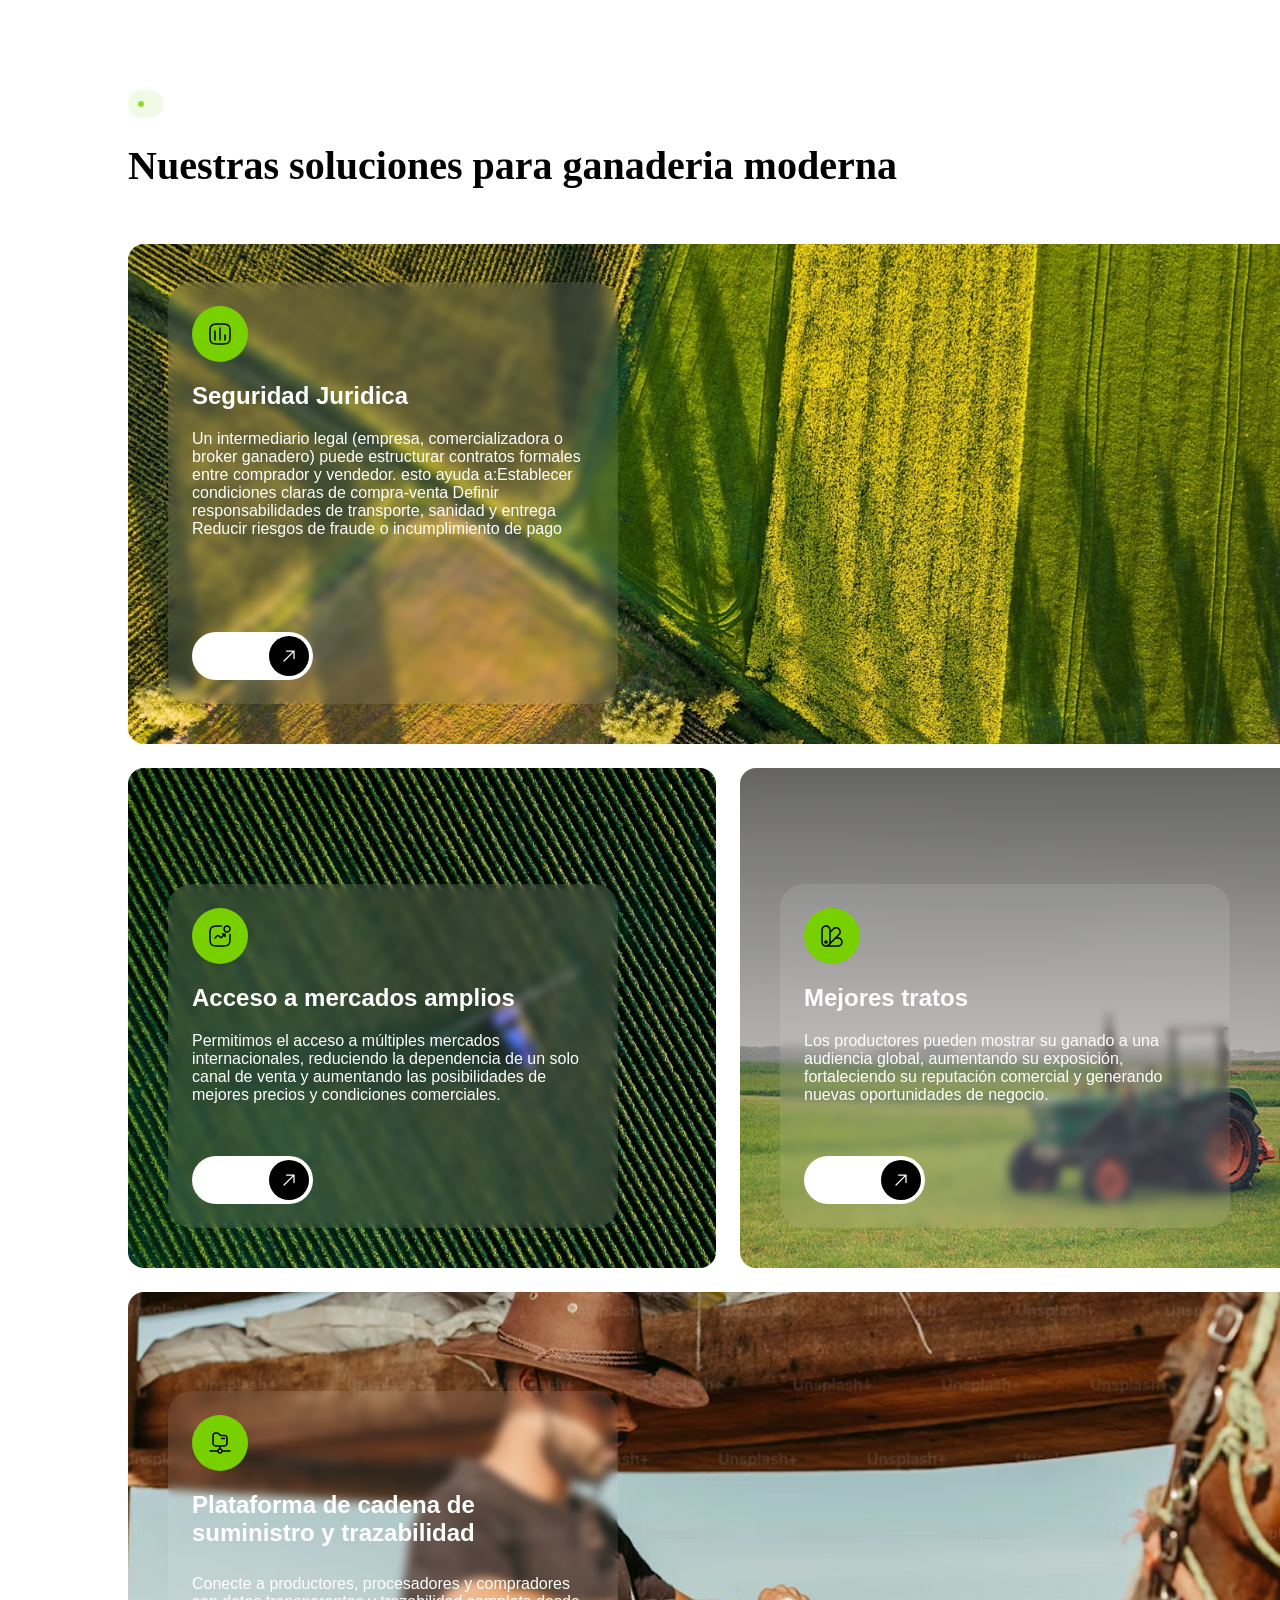
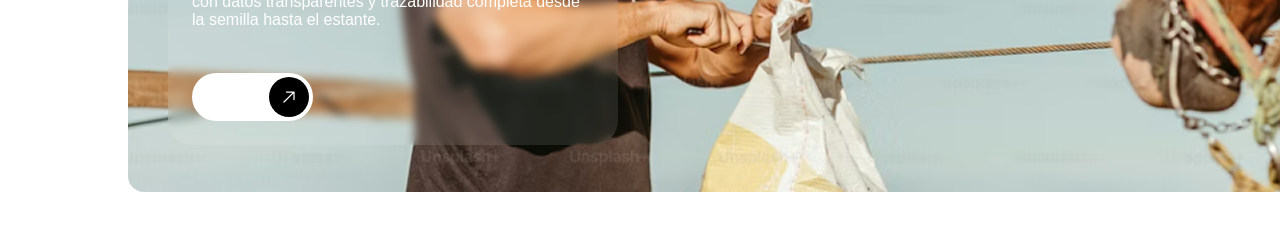
==== index2.html @ 356be74e "home seccion 2" ====
<!doctype html>
<html lang="es">
  <head>
    <meta charset="UTF-8" />
    <meta name="viewport" content="width=device-width, initial-scale=1.0" />
    <title>GanaderiaD</title>
    <link rel="stylesheet" href="Styles.css" />
  </head>

  <body>
    <div class="container">
        <div class="service">
            <div class="service-icono">
            <img src="IMG/Desktop/Dot.svg" alt="icono de servicio" class="img-service"/>
            </div>
            <h2 class="servicetexto">Nuestras soluciones para ganaderia moderna</h2>
        </div>
  

        <div class="shadow-1">
            <div class="card-1">
                <div class="card-icono-1">
                     <img src="IMG/Desktop 3/Outline/Business, Statistic/Chart Square.svg" alt="" class="card-icono" /> 
                </div>
        
                <h4 >Seguridad Juridica</h4>
                <p class="texto-card-1">
                    Un intermediario legal (empresa, comercializadora o broker ganadero)
                     puede estructurar contratos formales entre comprador y vendedor. esto
                     ayuda a:Establecer condiciones claras de compra-venta Definir
                     responsabilidades de transporte, sanidad y entrega Reducir riesgos de
                     fraude o incumplimiento de pago
                 </p>
                <button class="boton-shadow">
                <div class="Fondo-boton">
                    <img src="IMG/Desktop 4/Outline/Arrows/Arrow Right Up.svg" alt="" class="img-boton"/>
                </div>
                </button>
            </div>
        </div>



    <div class="principal">
        <div class="shadow-2" style="background-image: url(IMG/Shadow-2/Shadow-2.png)">
            <div class="card-2"> 
                <div class="card-icono-1">
                    <img src="IMG/Shadow-2/Graph New Up.svg" alt="" class="card-icono"/>
                </div>
      
                 <h4>Acceso a mercados amplios</h4>
                <p class="texto-card-2">
                     Permitimos el acceso a múltiples mercados internacionales, reduciendo la
                     dependencia de un solo canal de venta y aumentando las posibilidades de
                    mejores precios y condiciones comerciales.
               </p>
                 <button class="boton-shadow">
                    <div class="Fondo-boton">
                        <img src="IMG/Desktop 4/Outline/Arrows/Arrow Right Up.svg" alt="" class="img-boton"/>
                    </div>
                </button>
            </div>
        </div>
    
        <div class="shadow-3" style="background-image:linear-gradient(rgba(0, 0, 0, 0.6), rgba(0, 0, 0, 0)), url(IMG/Shadow-3/Shadow-3.png)">
            <div class="card-2">
              <div class="card-icono-1">
                    <img src="IMG/Shadow-3/Palette Round.svg" alt="" class="card-icono"/>
             </div>
      
               <h4>Mejores tratos</h4>
             <p class="texto-card-2">
                Los productores pueden mostrar su ganado a una audiencia global,
                aumentando su exposición, fortaleciendo su reputación comercial y
                generando nuevas oportunidades de negocio.
             </p>
      
            <button class="boton-shadow">
                <div class="Fondo-boton">
                     <img src="IMG/Desktop 4/Outline/Arrows/Arrow Right Up.svg" alt="" class="img-boton"/>
                </div>
            </button>   
            </div>
        </div>
    </div>  

    
        <div class="shadow-4" style="background-image: url(IMG/Shadow-4/image\ 41.png)">
            <div class="card-4">
                <div class="card-icono-1"> 
                    <img src="IMG/Shadow-4/Folder Path Connect.svg" alt="" class="card-icono"/>
                </div>

                <h4 class="titulo-card-4">Plataforma de cadena de suministro y trazabilidad</h4>

                <p class="texto-card-4">
                    Conecte a productores, procesadores y compradores con datos
                    transparentes y trazabilidad completa desde la semilla hasta el estante.
                </p>
                <button class="boton-shadow">
                    <div class="Fondo-boton">
                        <img src="IMG/Desktop 4/Outline/Arrows/Arrow Right Up.svg" alt="" class="img-boton"/>
                    </div>
                </button>
            </div>
        </div>
        
    
</div>    
  </body>
</html>
---- Styles.css ----
.container {
    width: 1200px;
    margin: 10px 120px;
    overflow: hidden;
}
.service {
    border-radius: 16px;
}

.service-icono {
    margin: 79.999px 1165px 24px 0px;
    height: 28px;
    width: 35px;
    border-radius: 16px;
    background-color: rgba(120, 208, 0, 0.1);
    
}

.img-service {
    margin: 11px 19px 11px 10px;
    width: 6px;
    height: 6px;
    
}

.servicetexto {
    margin: 0px 19px 54px 0px;
    width: 1200px;
    height: 48px;
    font-size: 40px;
}

.card-1{
    margin: 37.999px 710px 40px 40px;
    border-radius: 24px;
    width: 450px;
    height: 422px;
    background-color: rgba(255, 255, 255, 0.1);
    backdrop-filter: blur(5px);
    -webkit-backdrop-filter: blur(7px);
    overflow: hidden;
}


.shadow-1 {
    border-radius: 16px;
    width: 100%;
    height: 500px;
    background-image: url('IMG/Shadow-1/Shadow-1.png');
    background-size: cover;
    overflow: hidden;
}

.card-icono{
    margin: 16px 16px;
    width: 24px;
    height: 24px;
}

.card-icono-1{
    margin: 24px 370px 20px 24px; 
    width: 56px;
    height: 56px;
    background-color: rgba(120, 208, 0, 1);
    border-radius: 100px;
}

h4 {
    margin: 0px 24px 12px ;
    width: 402px;
    height: 36px;
    font-size: 24px;
    font-family: "afacad", sans-serif;
    color: rgba(255, 255, 255, 1);
}

.texto-card-1{
    margin: 0px 24px 20px 24px;
    width: 402px;
    height: 182px;
    font-size: 16px;
    font-family: "ABeeZee", sans-serif;
    color: rgb(255, 255, 255);
} 

.texto-card-2{
    margin: 0px 24px 20px 24px;
width: 402px;
height: 104px;
font-size: 16px;
font-family: "ABeeZee", sans-serif;
color: rgb(255, 255, 255);
}


.boton-shadow {
    margin: 0px 24px 24px 24px;
    width: 121px;
    height: 48px;
    border-radius: 100px;
    background-color: rgba(255, 255, 255, 1);
    padding: 0px;
    cursor: pointer;
    border: none;
    overflow: hidden;
    
}

.img-boton{
    width: 20px;
    height: 20px;
    margin: 10px 10px 10px 10px;
}

.Fondo-boton{
    width: 40px;
    height: 40px;
    background-color: rgba(0, 0, 0, 1);
    border-radius: 1000px;
    margin-left: 77px;
  
}

.card-2 {
    margin: 116px 9.99px 40px 40px;
    border-radius: 24px;
    width: 450px;
    height: 344px;
    background-color: rgba(255, 255, 255, 0.1);
    backdrop-filter: blur(5px);
    overflow: hidden;
    
}

.shadow-2 {
    margin: 24px 24px 24px 0px;
    border-radius: 16px;
    width: 588px;
    height: 500px;
    background-size: cover;
    display: flex;
    overflow: hidden;
}

.shadow-3 {
    margin: 24px 0px 24px 0px;
    border-radius: 16px;
    width: 588px;
    height: 500px;
    background-size: cover;
    display: flex;
}

.principal{
    display: flex;
    flex-direction: row;
    width: 1200px;
    height: 547.99px;

    
}

.shadow-4 {
    Margin: 0px 0px 50px 0px;
    border-radius: 16px;
    width: 100%;
    height: 500px;
    background-size: cover;
    overflow: hidden;
}

.card-4{
     margin: 99px 710px 47px 40px;
 border-radius: 24px;
 width: 450px;
 height: 354px;
 background-color: rgba(255, 255, 255, 0.1);
 backdrop-filter: blur(5px);
 -webkit-backdrop-filter: blur(7px);
 overflow: hidden;
}

.titulo-card-4{
    margin: 0px 24px 12px ;
    width: 402px;
    height: 72px;
    font-size: 24px;
    font-family: "afacad", sans-serif;
    color: rgba(255, 255, 255, 1);
}

.texto-card-4{
    margin: 0px 24px 20px 24px;
    width: 402px;
    height: 78px;
    font-size: 16px;
    font-family: "ABeeZee", sans-serif;
    color: rgb(255, 255, 255);
}
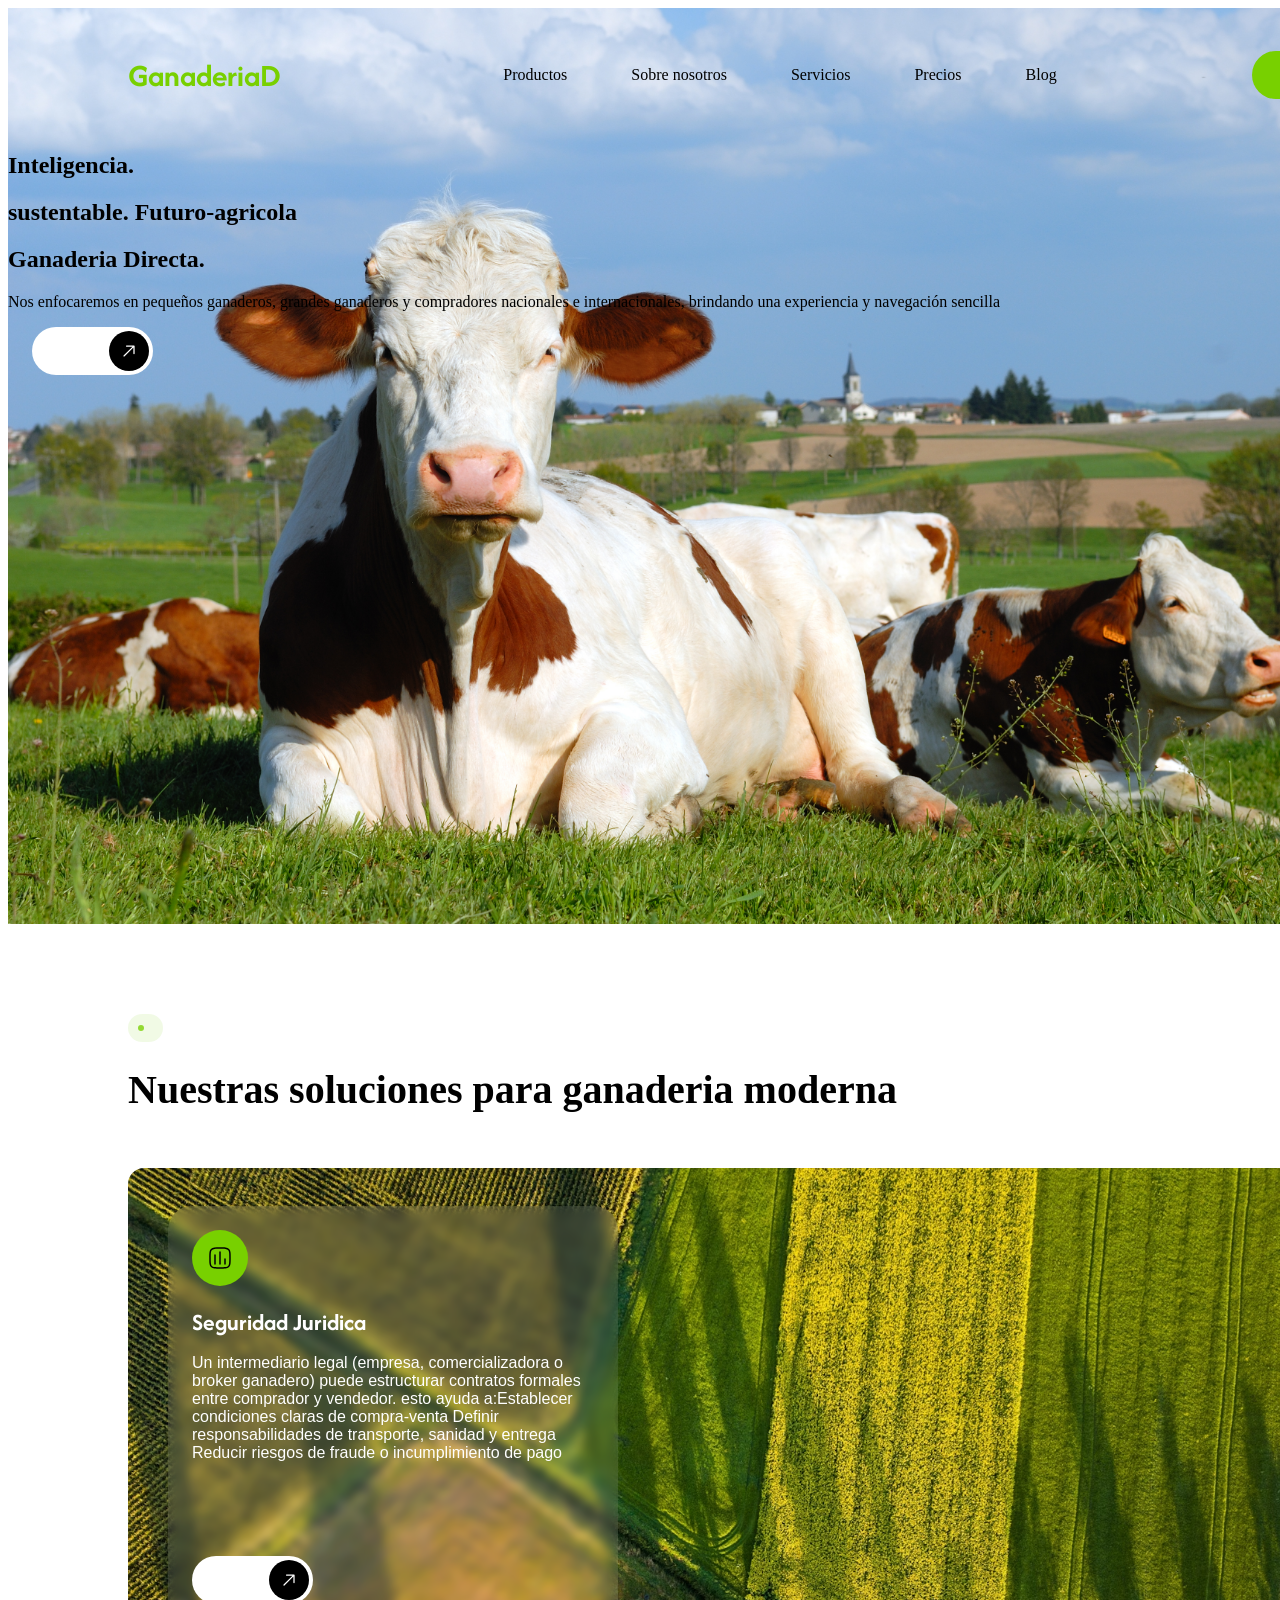
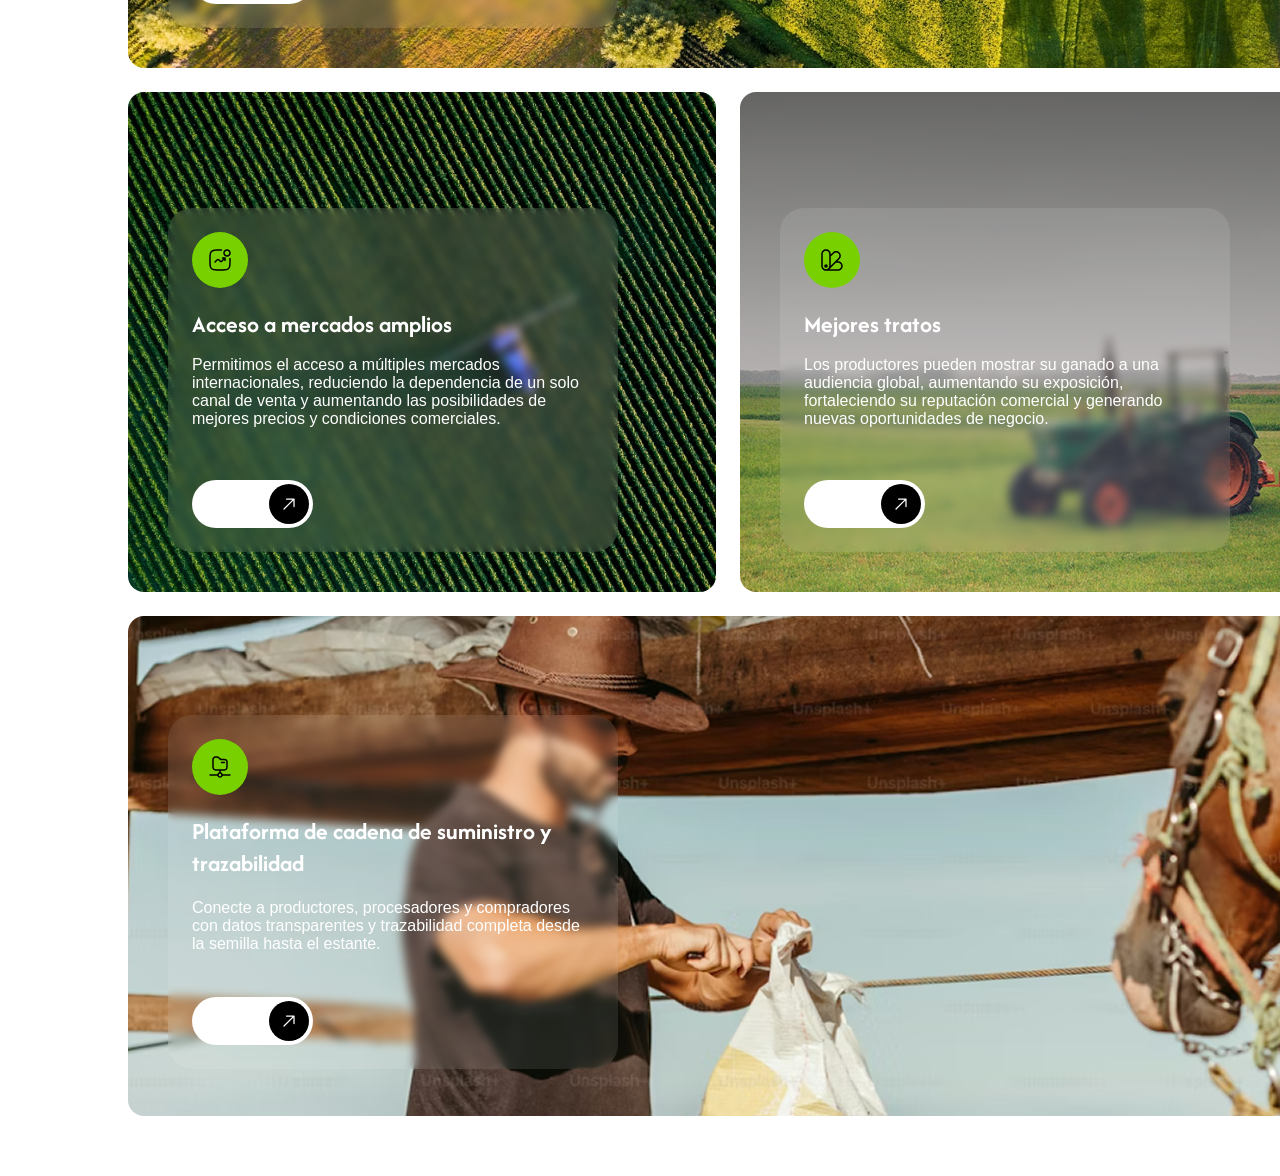
==== commit 799d6500: "Avance 2" ====
--- a/index2.html
+++ b/index2.html
@@ -5,9 +5,58 @@
     <meta name="viewport" content="width=device-width, initial-scale=1.0" />
     <title>GanaderiaD</title>
     <link rel="stylesheet" href="Styles.css" />
-  </head>
+    <link href="https://fonts.googleapis.com/css2?family=Afacad:ital,wght@0,400..700;1,400..700&display=swap" rel="stylesheet">
 
-  <body>
+  </head>   
+
+    <header>
+        <section class="ContainerGrande" style="background-image: url(IMG/background-1/baa8908d6c239c08f675fc9fee75833799d4e3b0.jpg) ;">
+            <section>
+                <Div class="container_0">
+                    <div class="Logo">
+                        <h3>GanaderiaD</h3>
+                        <img src="" alt="">
+                    </div>
+                    <nav >
+                        <ul class="menuNav">
+                            <li a="">Productos</li>
+                            <li a="">Sobre nosotros</li>
+                            <li a="">Servicios</li>
+                            <li a="">Precios</li>
+                            <li a="">Blog</li>
+                        </ul>
+                    </nav>
+                        <button class="Boton_header">
+                            <div class="fondo-boton-header">
+                                <img src="IMG/background-1/Arrow Right Up.svg" class="img-boton-header"/>
+                            </div>    
+                        </button>
+                </div>    
+            </section>
+                <div class="container_1">
+
+                        <h1>
+                            Inteligencia.  
+                        </h1>
+                        <h1>
+                            sustentable. Futuro-agricola
+                        </h1>
+                        <h1>
+                           Ganaderia Directa. 
+                        </h1>
+                        <p>
+                            Nos enfocaremos en pequeños ganaderos, grandes ganaderos y compradores nacionales e internacionales, brindando una experiencia y navegación sencilla
+                        </p>
+                        <button class="boton-shadow">
+                            <div class="Fondo-boton">
+                                <img src="IMG/Desktop 4/Outline/Arrows/Arrow Right Up.svg" alt="" class="img-boton"/>
+                            </div>
+                        </button>
+                        </div>
+        </section>     
+    </header>
+
+  <body>       
     <div class="container">
         <div class="service">
             <div class="service-icono">
@@ -106,6 +155,6 @@
         </div>
         
     
-</div>    
+    </div>    
   </body>
 </html>
--- a/Styles.css
+++ b/Styles.css
@@ -4,6 +4,14 @@
     margin: 10px 120px;
     overflow: hidden;
 }
+
+.container_0 { 
+    width: 1200px;
+    margin: 10px 120px;
+    overflow: hidden;
+    display: flex;
+}
+
 .service {
     border-radius: 16px;
 }
@@ -199,4 +207,72 @@
     color: rgb(255, 255, 255);
 }
  
-
+.ContainerGrande {
+    height: 916px;
+    width: 1440px;
+    overflow: hidden;
+    background-size: cover;
+    background-position: center;
+    
+}
+
+.MenuNavegacion {
+    display:inline-block;
+    flex-direction: row;
+
+}
+
+.container_0{
+    flex-direction: row;
+    align-content: normal;
+    justify-content: space-between;
+    align-items: center;
+}
+.container_0 h3{
+    font-size: 32px;
+}
+
+.menuNav{
+    display: flex;
+    list-style: none;
+}
+
+.menuNav li{
+    margin: 32px;
+    font-size: 16px;
+}
+
+.Logo{
+    color: rgba(120, 208, 0, 1);
+    font-family: "Afacad", sans-serif;
+    width: 140px;
+    height: 45px;
+    display: flex;
+    align-items: center;
+}
+
+.Boton_header{
+    width: 76px;
+    height: 47.99px;
+    border-radius: 1000px;
+    background-color: rgba(120, 208, 0, 1);
+    border: none;
+    padding: 0px;
+    overflow: hidden;
+   
+}
+
+.fondo-boton-header{
+    background-color: white;
+    border-radius: 1000px;
+    height: 40PX;
+    width: 40PX;
+    margin-left: 32px;
+}
+
+.img-boton-header {
+   height: 20PX;
+    width: 20PX;
+    margin: 12px;
+    
+}
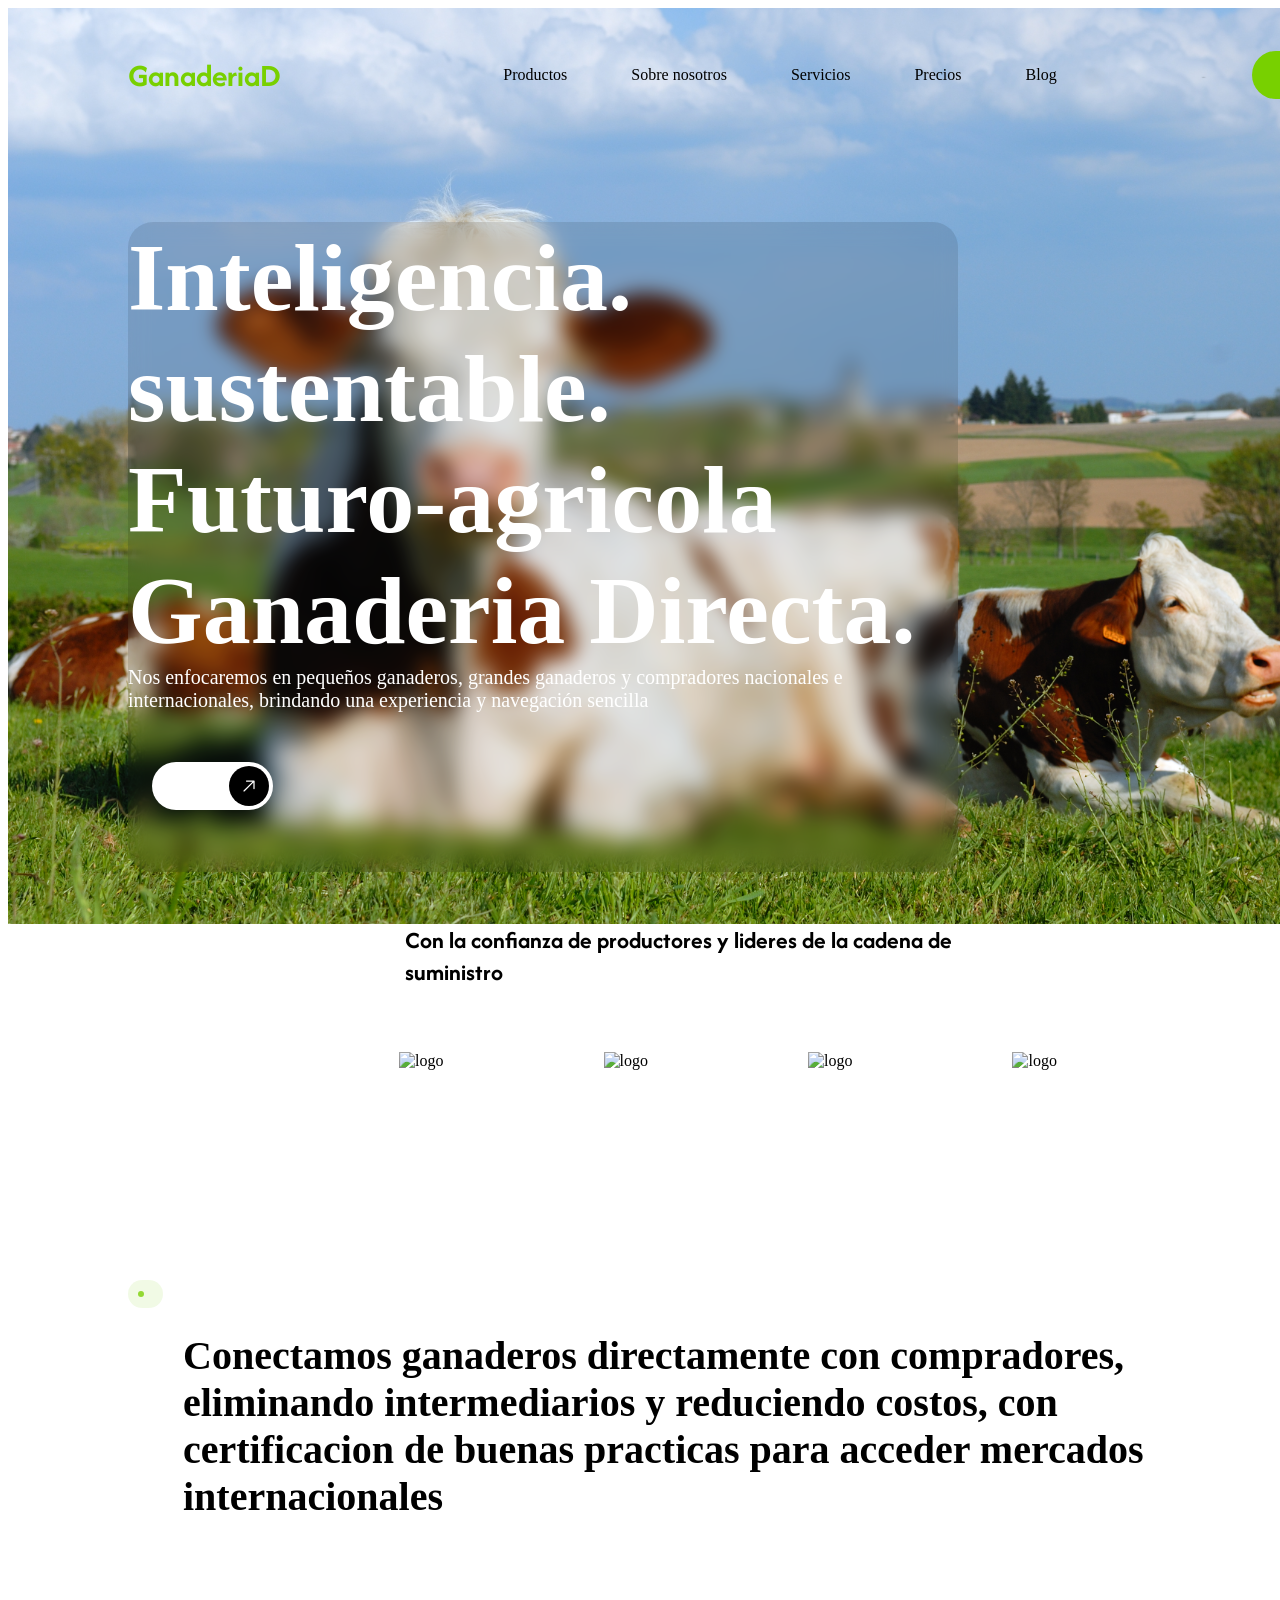
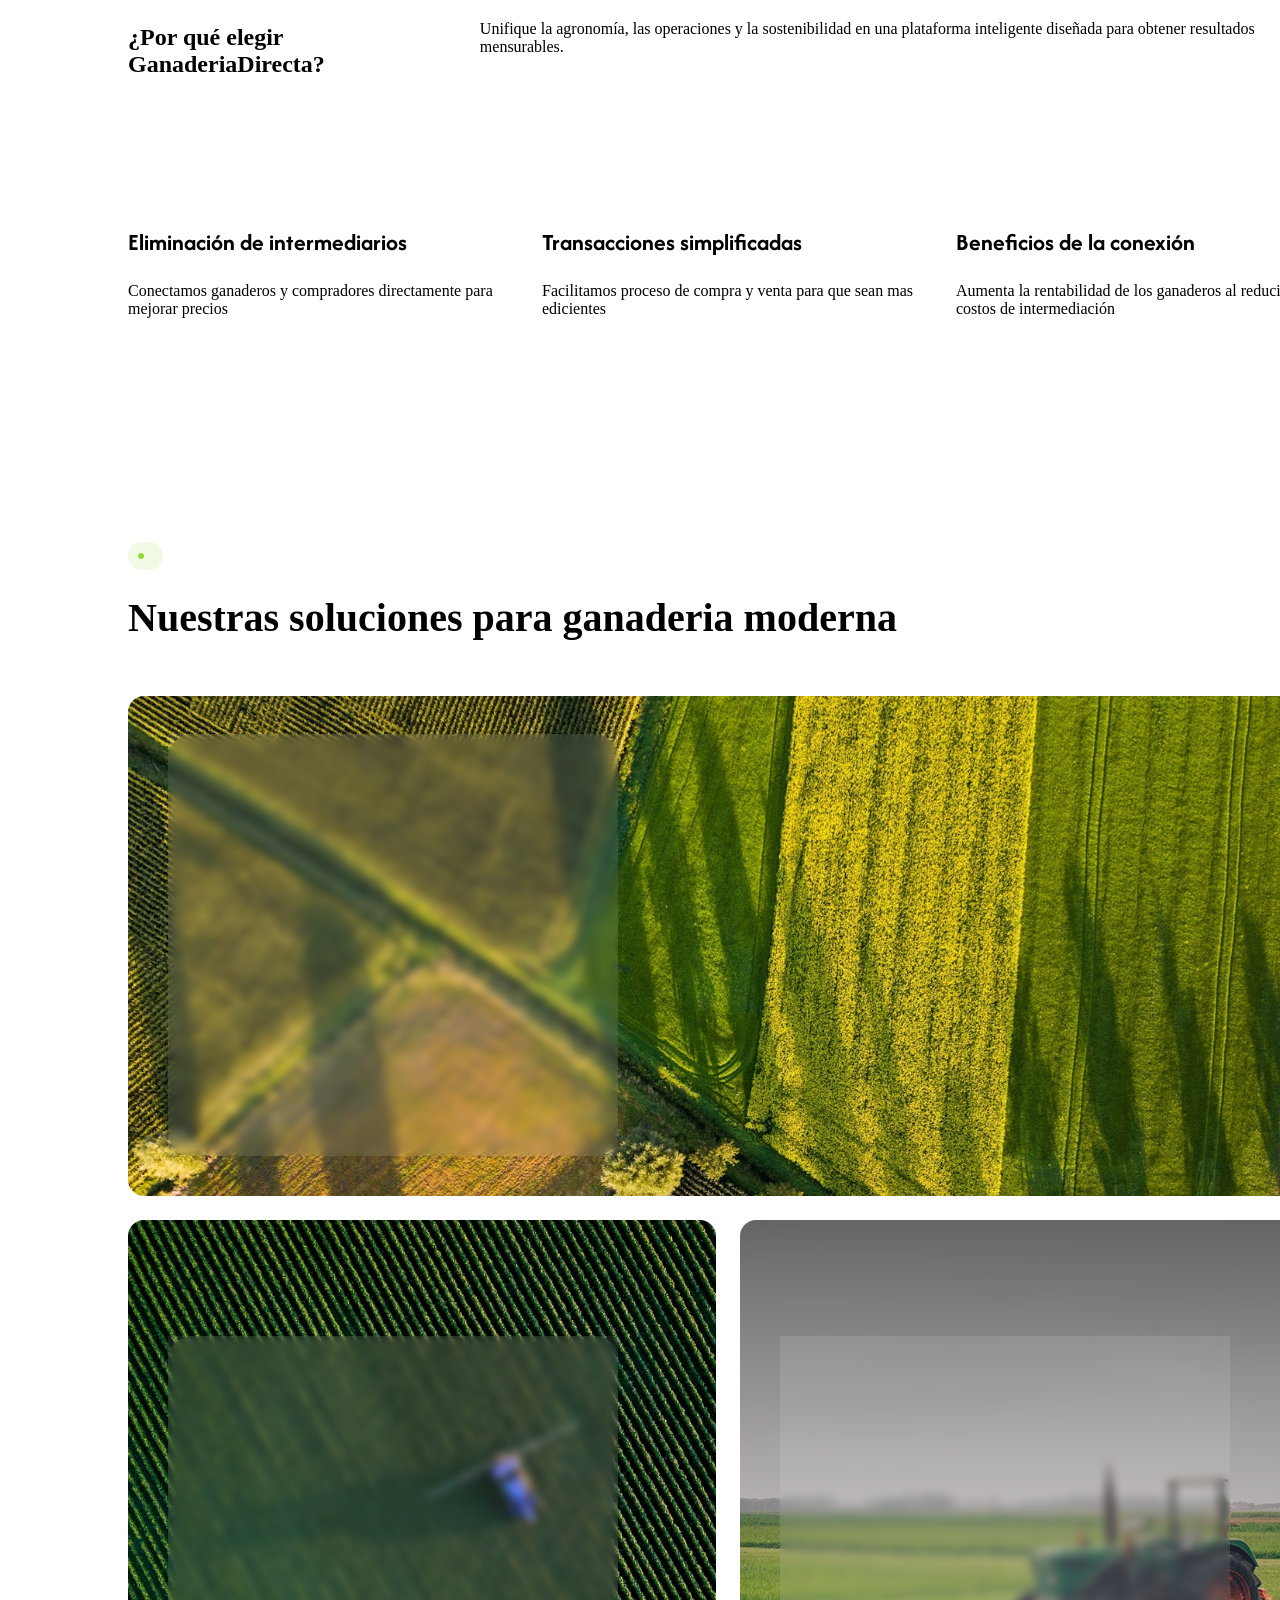
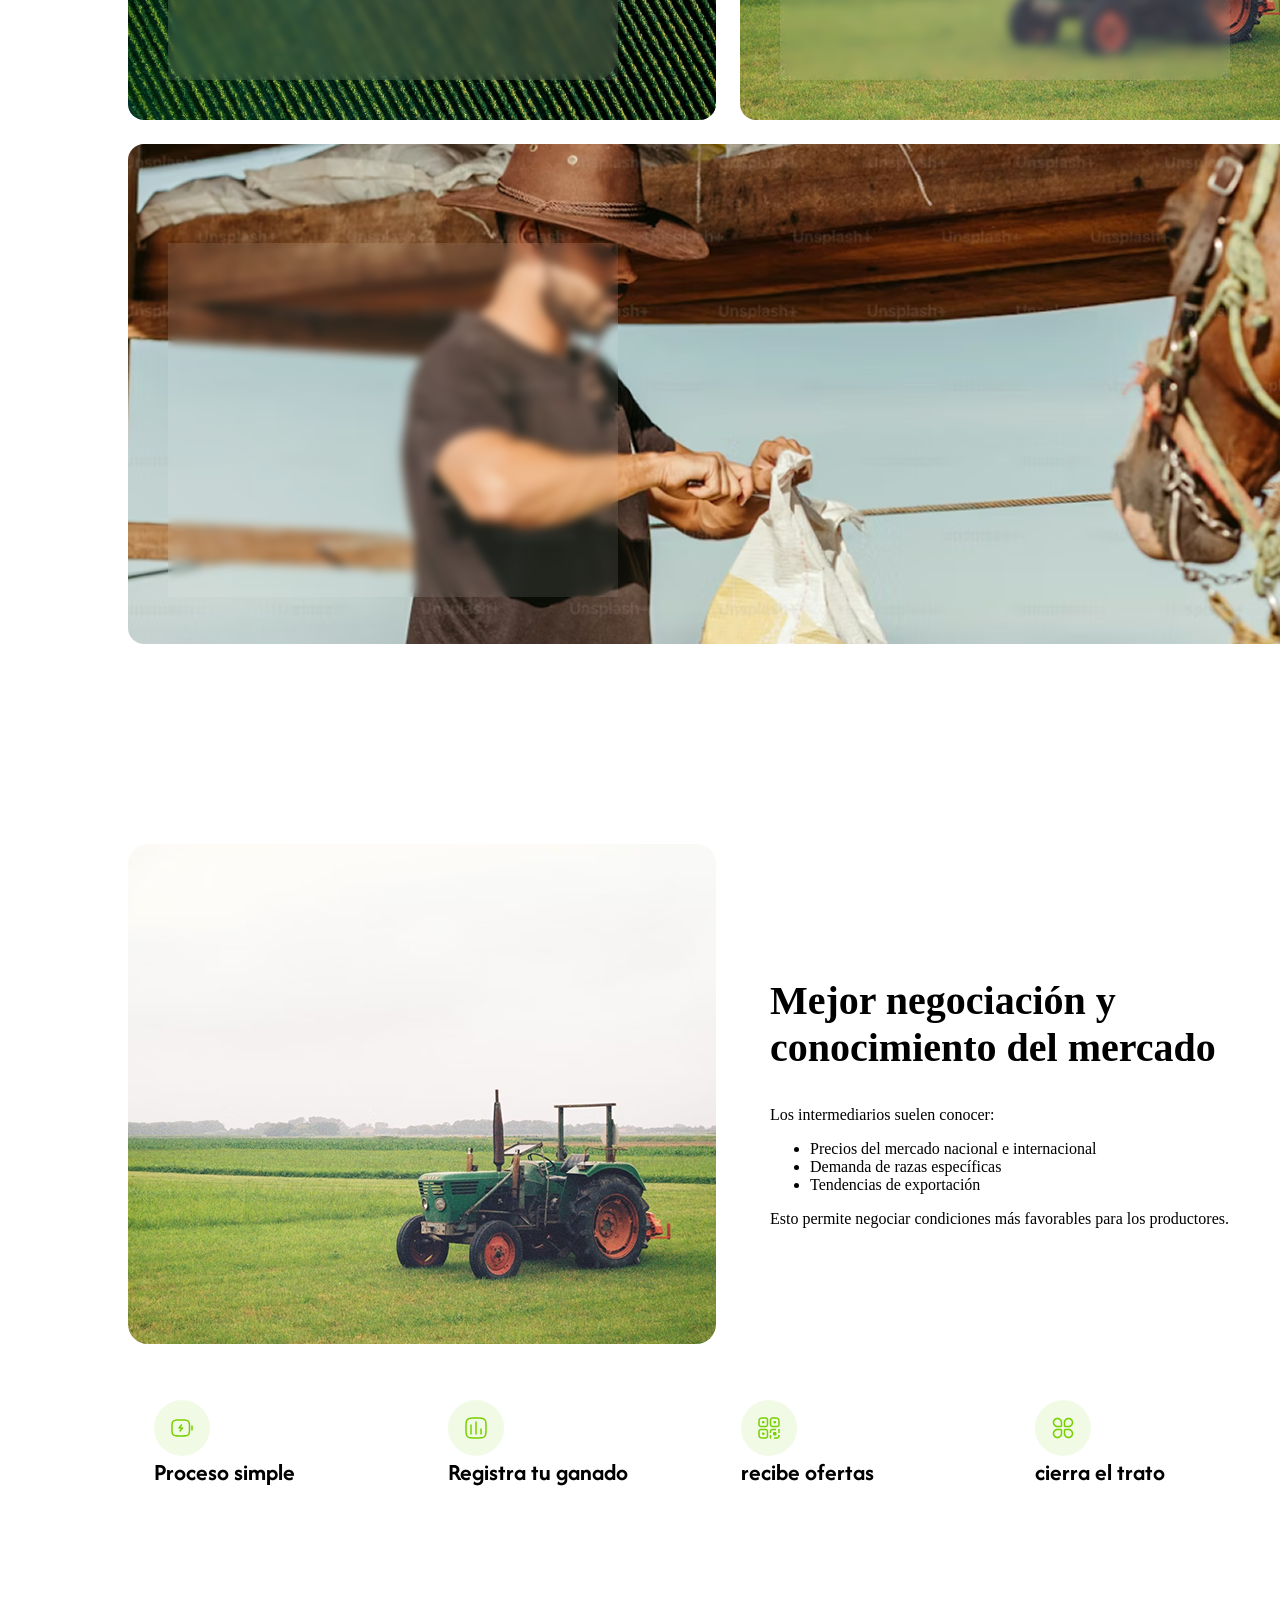
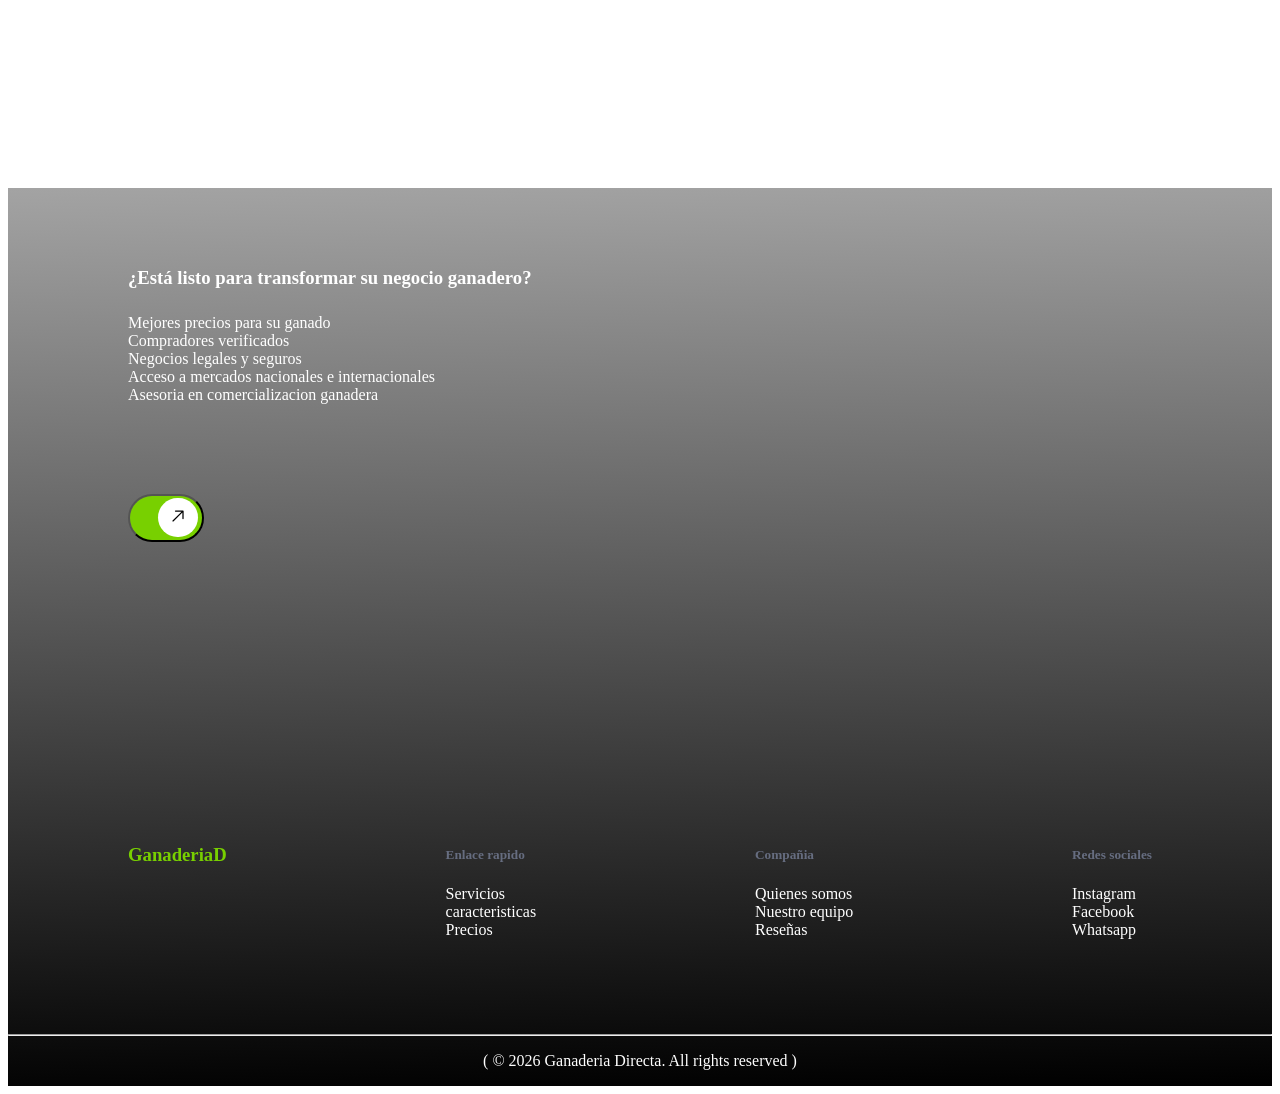
==== commit 210f1a79: "Seccion home finalizada" ====
--- a/index2.html
+++ b/index2.html
@@ -39,7 +39,7 @@
                             Inteligencia.  
                         </h1>
                         <h1>
-                            sustentable. Futuro-agricola
+                            sustentable. <br> Futuro-agricola
                         </h1>
                         <h1>
                            Ganaderia Directa. 
@@ -56,7 +56,53 @@
         </section>     
     </header>
 
-  <body>       
+  <body>  
+      
+        <Section class="seccion-superior">
+            <h4 class="texto-Patrocinadores">Con la confianza de productores y lideres de la cadena de suministro</h4>
+            <section class="Patrocinadores">
+                <img src="" alt="logo" class="logos-patrocinadores">
+                <img src="" alt="logo" class="logos-patrocinadores" >
+                <img src="" alt="logo" class="logos-patrocinadores">
+                <img src="" alt="logo" class="logos-patrocinadores">
+            </section>
+        </Section>
+    <section class="Contenedor-grande">
+        <section class="contenedor-1">
+            <section class="service-icono">
+                <img src="IMG/Desktop/Dot.svg" alt="icono de servicio" class="img-service">
+            </section>
+            <section class="texto-seccion">
+                <h2>
+                    Conectamos ganaderos directamente con
+                    compradores, eliminando intermediarios y
+                    reduciendo costos, con certificacion de buenas
+                    practicas para acceder
+                    mercados internacionales  
+                </h2>
+            </section>
+        </section>
+    </section>  
+    <Section>
+        <section class="card-texto-1-0">
+            <h2>¿Por qué elegir GanaderiaDirecta?</h2>
+            <p>Unifique la agronomía, las operaciones y la sostenibilidad en una plataforma inteligente diseñada para obtener resultados mensurables.</p>
+        </section>
+        <section class="card-texto">
+            <Section class="card-texto-1-1">
+                <h4>Eliminación de intermediarios</h4>
+                <p>Conectamos ganaderos y compradores directamente para mejorar precios</p>
+            </Section>
+            <section class="card-texto-1-1">
+                <h4>Transacciones simplificadas</h4>
+                <p>Facilitamos proceso de compra y venta para que sean mas edicientes </p>
+            </section>
+            <section class="card-texto-1-1">
+                <h4>Beneficios de la conexión</h4>
+                <p>Aumenta la rentabilidad de los ganaderos al reducir costos de intermediación</p>
+            </section>
+        </section>
+    </Section> 
     <div class="container">
         <div class="service">
             <div class="service-icono">
@@ -155,6 +201,95 @@
         </div>
         
     
-    </div>    
+    </div>  
+    <section class="seccion5">
+        <section class="seccion5-1">
+            <img src="IMG/Shadow-3/image 25.png" alt="">
+            <section class="textoSeccion5">
+                <h2>Mejor negociación y conocimiento del mercado</h2>
+                <p>Los intermediarios suelen conocer:</p>
+                    <ul>
+                        <li>Precios del mercado nacional e internacional</li>
+                        <li>Demanda de razas específicas</li>
+                        <li>Tendencias de exportación</li>
+                    </ul>
+                <p>Esto permite negociar condiciones más favorables para los productores.</p>
+            </section>
+        </section>
+        <section class="seccion5-2">
+            <Section class="texto5-2">
+                <Section class="Logo5-2">
+                    <img src="IMG/seccion 5-2/Battery Charge Minimalistic.svg" alt="">
+                </Section>
+                <h4>Proceso simple</h4>
+            </Section>
+            <Section class="texto5-2">
+                <section class="Logo5-2">
+                    <img src="IMG/seccion 5-2/Chart Square.svg" alt="">
+                </section>
+                <h4>Registra tu ganado</h4>
+            </Section>
+            <Section class="texto5-2">
+                <section class="Logo5-2">
+                    <img src="IMG/seccion 5-2/QR Code.svg" alt="">
+                </section>
+                <h4>recibe ofertas</h4>
+            </Section >
+            <Section class="texto5-2">
+                <section class="Logo5-2">
+                    <img src="IMG/seccion 5-2/Widget 6.svg" alt="">
+                </section>
+                <h4>cierra el trato</h4>
+            </Section>
+        </section>
+    </section>   
+    <section class="seccion6" >
+        <section class="texto6-1">
+            <h1>¿Está listo para transformar su negocio ganadero?</h1>
+            <p>Mejores precios para su ganado</p>
+            <p>Compradores verificados</p>
+            <p>Negocios legales y seguros</p>
+            <p>Acceso a mercados nacionales e internacionales</p>
+            <p>Asesoria en comercializacion ganadera</p>
+            <button class="botonSeccion6">
+                <section class="btnseccion6">
+                    <img src="IMG/background-1/Arrow Right Up.svg" alt="">
+                </section>
+            </button>
+        </section>
+        <footer>
+            <section class="Footer">
+                <section class="tituloseccion7">
+                    <H3>GanaderiaD</H3>
+                </section>
+                <section class="listasSeccion7">
+                    <ul>
+                        <h5>Enlace rapido</h5>
+                        <li a="">Servicios</li>
+                        <li a="">caracteristicas</li>
+                        <li a="">Precios</li>
+                    </ul>
+                </section>
+                <section class="listasSeccion7">
+                    <ul>
+                        <h5>Compañia</h5>
+                        <li a="">Quienes somos</li>
+                        <li a="">Nuestro equipo</li>
+                        <li a="">Reseñas</li>
+                    </ul>
+                </section>
+                <section class="listasSeccion7">
+                    <ul>
+                        <h5>Redes sociales</h5>
+                        <li a="">Instagram</li>
+                        <li a="">Facebook</li>
+                        <li a="">Whatsapp</li>
+                    </ul>
+                </section>
+            </section>
+            <hr>
+           <p class="marcaRegistro"> ( © 2026 Ganaderia Directa. All rights reserved )</p>
+        </footer>
+    </section>
   </body>
 </html>
--- a/Styles.css
+++ b/Styles.css
@@ -10,6 +10,29 @@
     margin: 10px 120px;
     overflow: hidden;
     display: flex;
+}
+
+.container_1{
+    width: 830px;
+    height: 650px;
+    margin-left: 120px;
+    margin-top: 90px;
+    backdrop-filter: blur(10px);
+    background-color: rgba(0, 0, 0, 0.1);
+    border-radius: 25px;
+}
+
+.container_1 h1{
+    font-size: 96px;
+    margin: 0px;
+    color: #ffffff;
+    
+}
+.container_1 p{
+    color: #ffffff;
+    font-size: 20px;
+    margin-top: 0px;
+    margin-bottom: 50px;
 }
 
 .service {
@@ -213,6 +236,7 @@
     overflow: hidden;
     background-size: cover;
     background-position: center;
+
     
 }
 
@@ -275,4 +299,183 @@
     width: 20PX;
     margin: 12px;
     
-}+}
+
+.texto-Patrocinadores{
+    color: black;
+    font-size: 24px;
+    font-family: "afacad" sans-serif;
+    width: 646px;
+    height: 36px;
+    align-items: center;
+    margin-left: 397px;
+}
+
+.Patrocinadores{
+    display: flex;
+    justify-content: center;
+    align-items: center;
+}
+.seccion-superior{
+    width: 1440px;
+    height: 276px;
+}
+.Patrocinadores img{
+    margin: 80px;
+}
+
+.ContenedorGrande{
+    width: 1440px;
+    height: 516px;
+}
+.texto-seccion h2{
+    width: 1045px;
+    height: 192px;
+    overflow: hidden;
+    font-size: 40px;
+    margin-left: 175px;
+    margin-top: 0px;
+}
+
+.contenedor-1 .service-icono{
+    margin-left: 120px;
+    margin-right: 120px;
+}
+.card-texto-1-1{
+    width: 372px;
+    height: 176px;
+    margin-right: 42px;
+}
+.card-texto-1-1 h4{
+    color:black;
+    padding: 0px;
+    margin: 20px 42px 20px 0px;
+}
+
+.card-texto{
+    display: flex;
+    margin: 54px 120px 80px 120px;
+    padding: 0px;
+}
+
+.card-texto-1-0{
+    display: flex;
+    margin: 80px 120px 0px 120px;
+    width: 1200px;
+    height: 148px;
+}
+
+.seccion5{
+    width: 1440px;
+    height: 864px;
+    margin: 150px 120px 79.99px 120px;
+}
+
+.seccion5-1{
+    width: 1200px;
+    display: flex;
+    align-items: center;  
+}
+
+.textoSeccion5{
+    margin-left: 54px;
+}
+.textoSeccion5 h2{
+    font-size: 40px;
+    width: 573px;
+    height: 96px;
+}
+
+.seccion5-1 img{
+    border-radius: 20px;
+}
+
+.seccion5-2{
+    width: 1200px;
+    display: flex;
+    justify-content: space-evenly;
+    overflow: hidden;
+    margin-top: 56px;
+}
+
+.texto5-2 h4{
+    color: black;
+    width: 267px;
+    margin: 0px;
+    
+}
+
+.Logo5-2{
+    background-color: rgba(120, 208, 0, 0.1);
+    border-radius: 100px;
+    width: 56px;
+    height: 56px;
+}
+
+.Logo5-2 img{
+    margin: 16px;
+}
+
+.texto6-1{
+    width: 552px;
+    height: 479px;
+    margin: 79px 120px 79px 120px;
+    color: #ffffff;
+    
+}
+.seccion6{
+    background: linear-gradient(179deg,hsl(0, 0%, 64%),black);
+    overflow: hidden;
+}
+
+.botonSeccion6{
+    width: 76px;
+    height: 47.99px;
+    border-radius: 1000px;
+    background-color: rgba(120, 208, 0, 1);
+    margin-top: 90px;
+}
+
+.btnseccion6{
+    border-radius: 1000px;
+    width: 40px;
+    height: 39px;
+    background-color: #ffffff;
+    margin-left: 22px;
+    
+}
+
+.btnseccion6 img{
+        margin: 8px;
+}
+
+.texto6-1 p{
+    margin: 0px;
+}
+
+.texto6-1 h1{
+    margin-bottom: 25px;
+}
+
+.Footer{
+    margin:0px 120px 79px 120px;
+    display: flex;
+    justify-content: space-between;
+}
+.tituloseccion7{
+    color: rgba(120, 208, 0, 1);
+}
+
+.listasSeccion7 li{
+    color: #ffffff;
+    list-style: none;
+}
+
+.listasSeccion7 h5{
+    color: rgba(102, 109, 128, 1);
+}
+
+.marcaRegistro{
+    color: #ffffff;
+    text-align: center;
+}
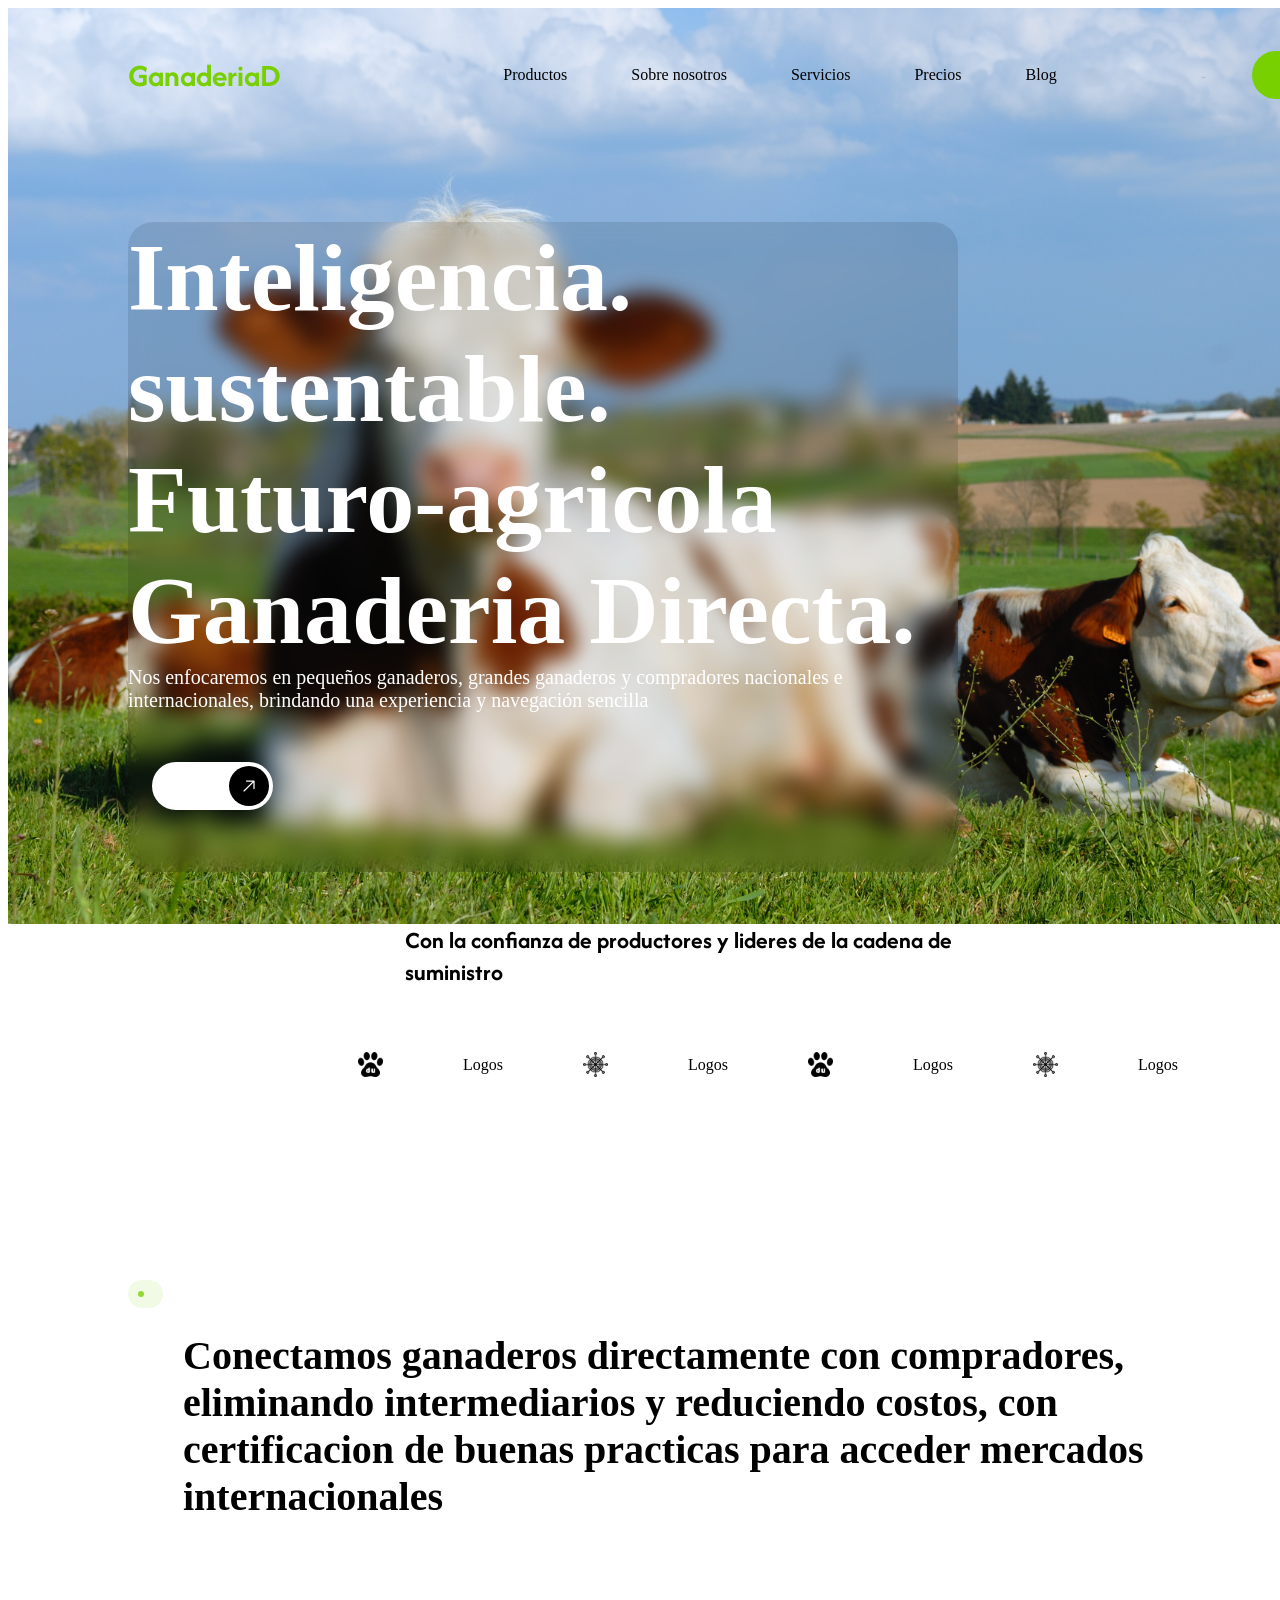
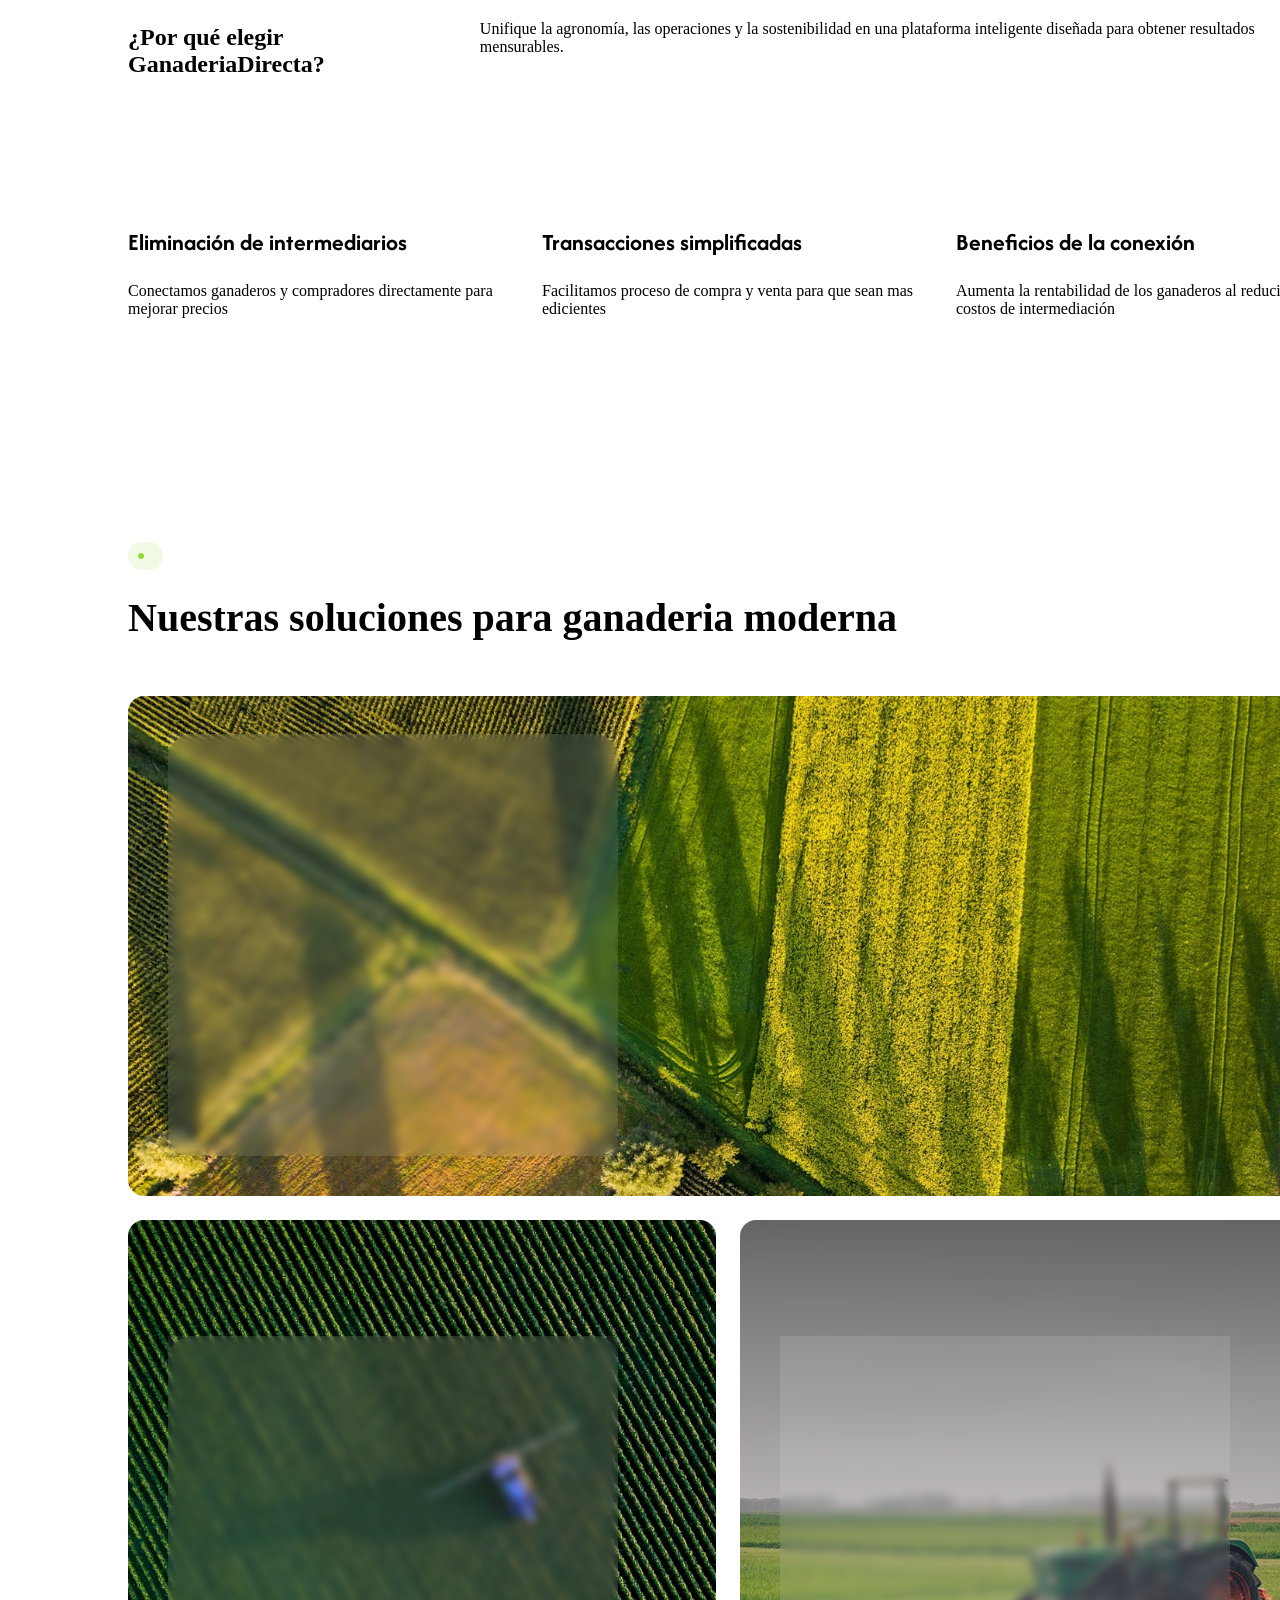
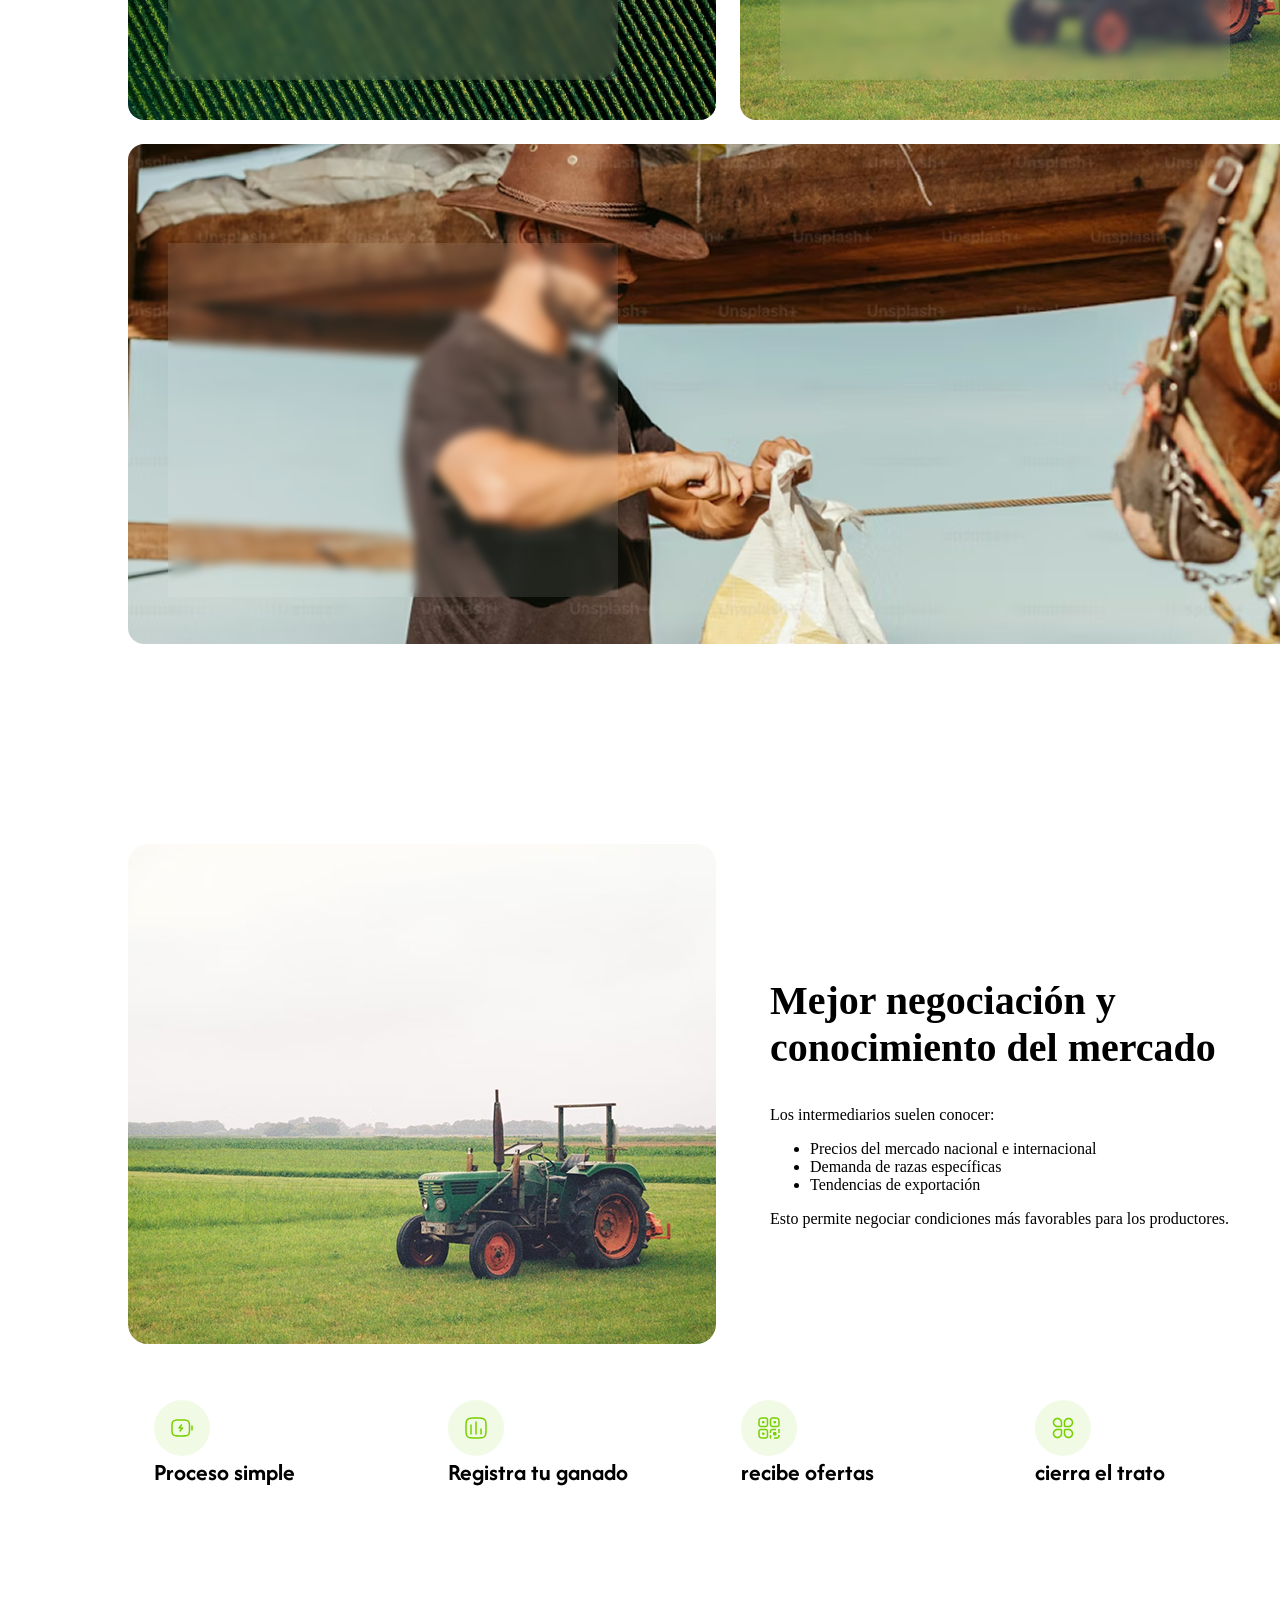
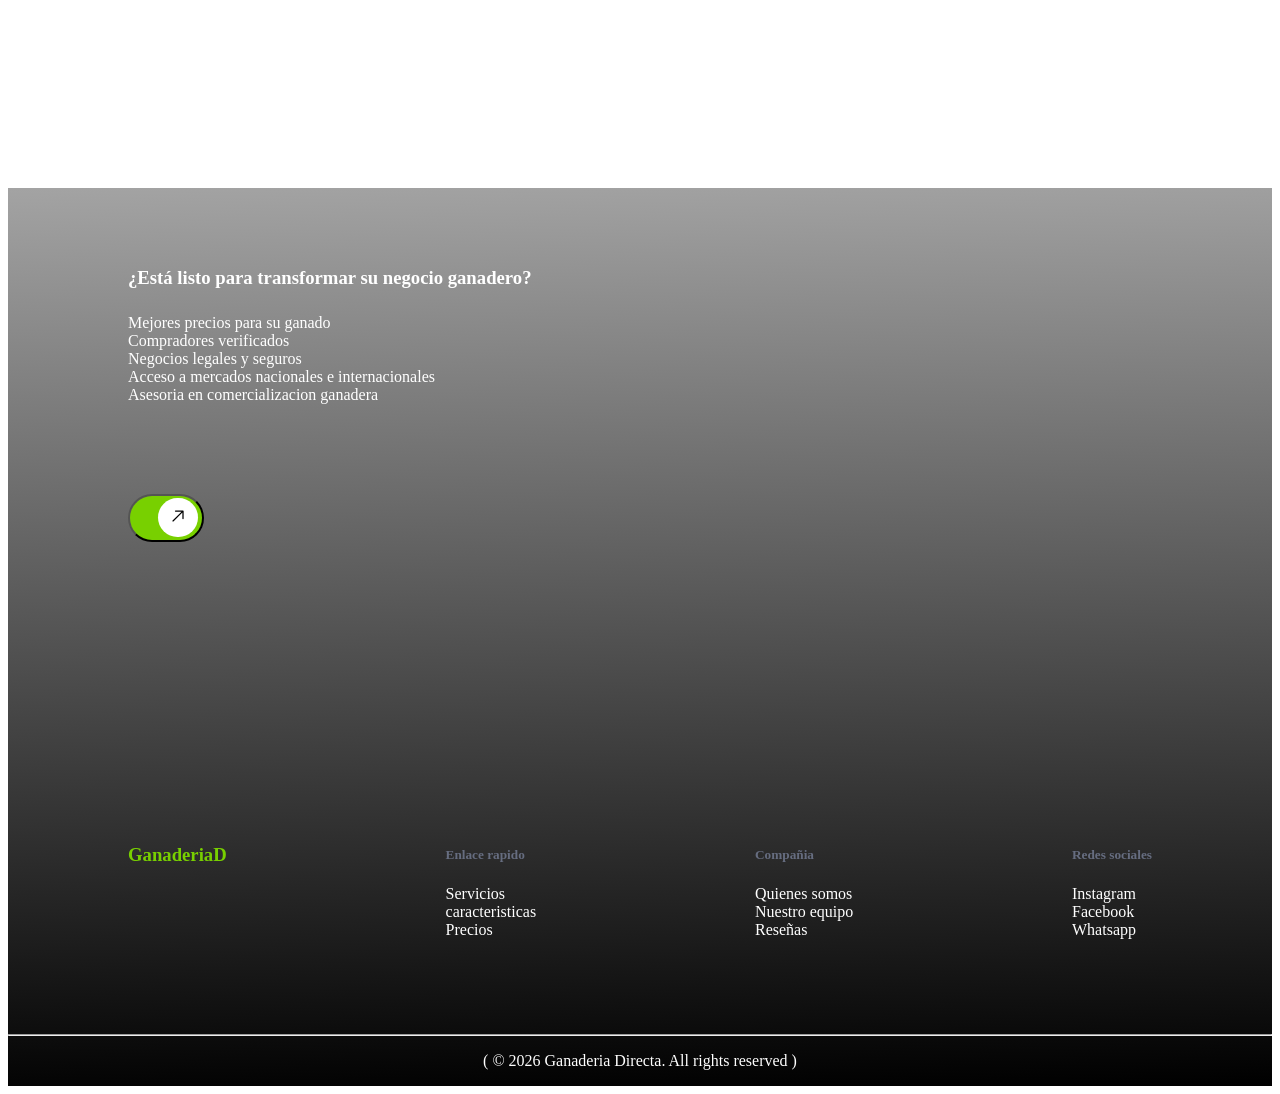
==== commit f62a7583: "adiciono logos de patrocinadores" ====
--- a/index2.html
+++ b/index2.html
@@ -61,10 +61,10 @@
         <Section class="seccion-superior">
             <h4 class="texto-Patrocinadores">Con la confianza de productores y lideres de la cadena de suministro</h4>
             <section class="Patrocinadores">
-                <img src="" alt="logo" class="logos-patrocinadores">
-                <img src="" alt="logo" class="logos-patrocinadores" >
-                <img src="" alt="logo" class="logos-patrocinadores">
-                <img src="" alt="logo" class="logos-patrocinadores">
+                <img src="IMG/Logos/baidu.png" alt="logo" class="logos-patrocinadores"> Logos
+                <img src="IMG/Logos/logotipo-de-spitech.png" alt="logo" class="logos-patrocinadores" > Logos
+                <img src="IMG/Logos/baidu.png" alt="logo" class="logos-patrocinadores"> Logos
+                <img src="IMG/Logos/logotipo-de-spitech.png" alt="logo" class="logos-patrocinadores"> Logos
             </section>
         </Section>
     <section class="Contenedor-grande">
--- a/Styles.css
+++ b/Styles.css
@@ -322,6 +322,8 @@
 }
 .Patrocinadores img{
     margin: 80px;
+    width: 25px;
+    height: 25px;
 }
 
 .ContenedorGrande{
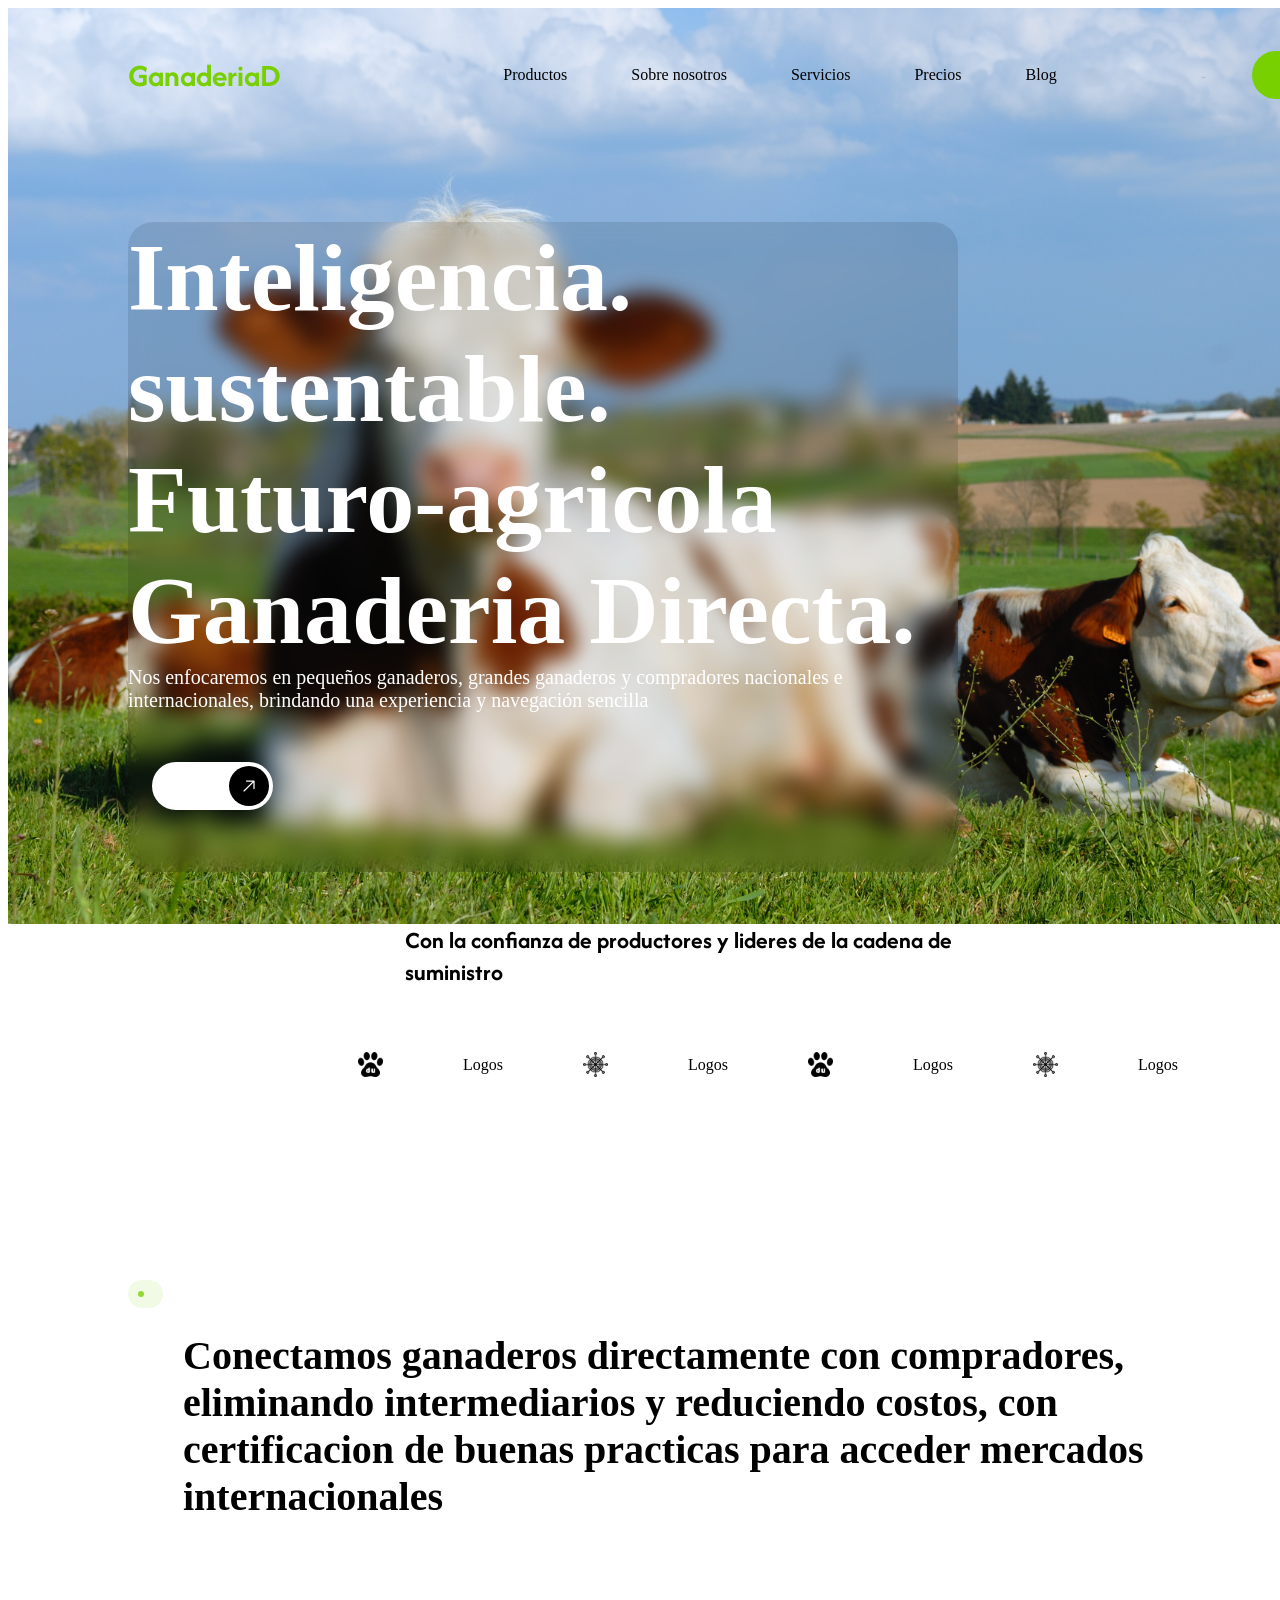
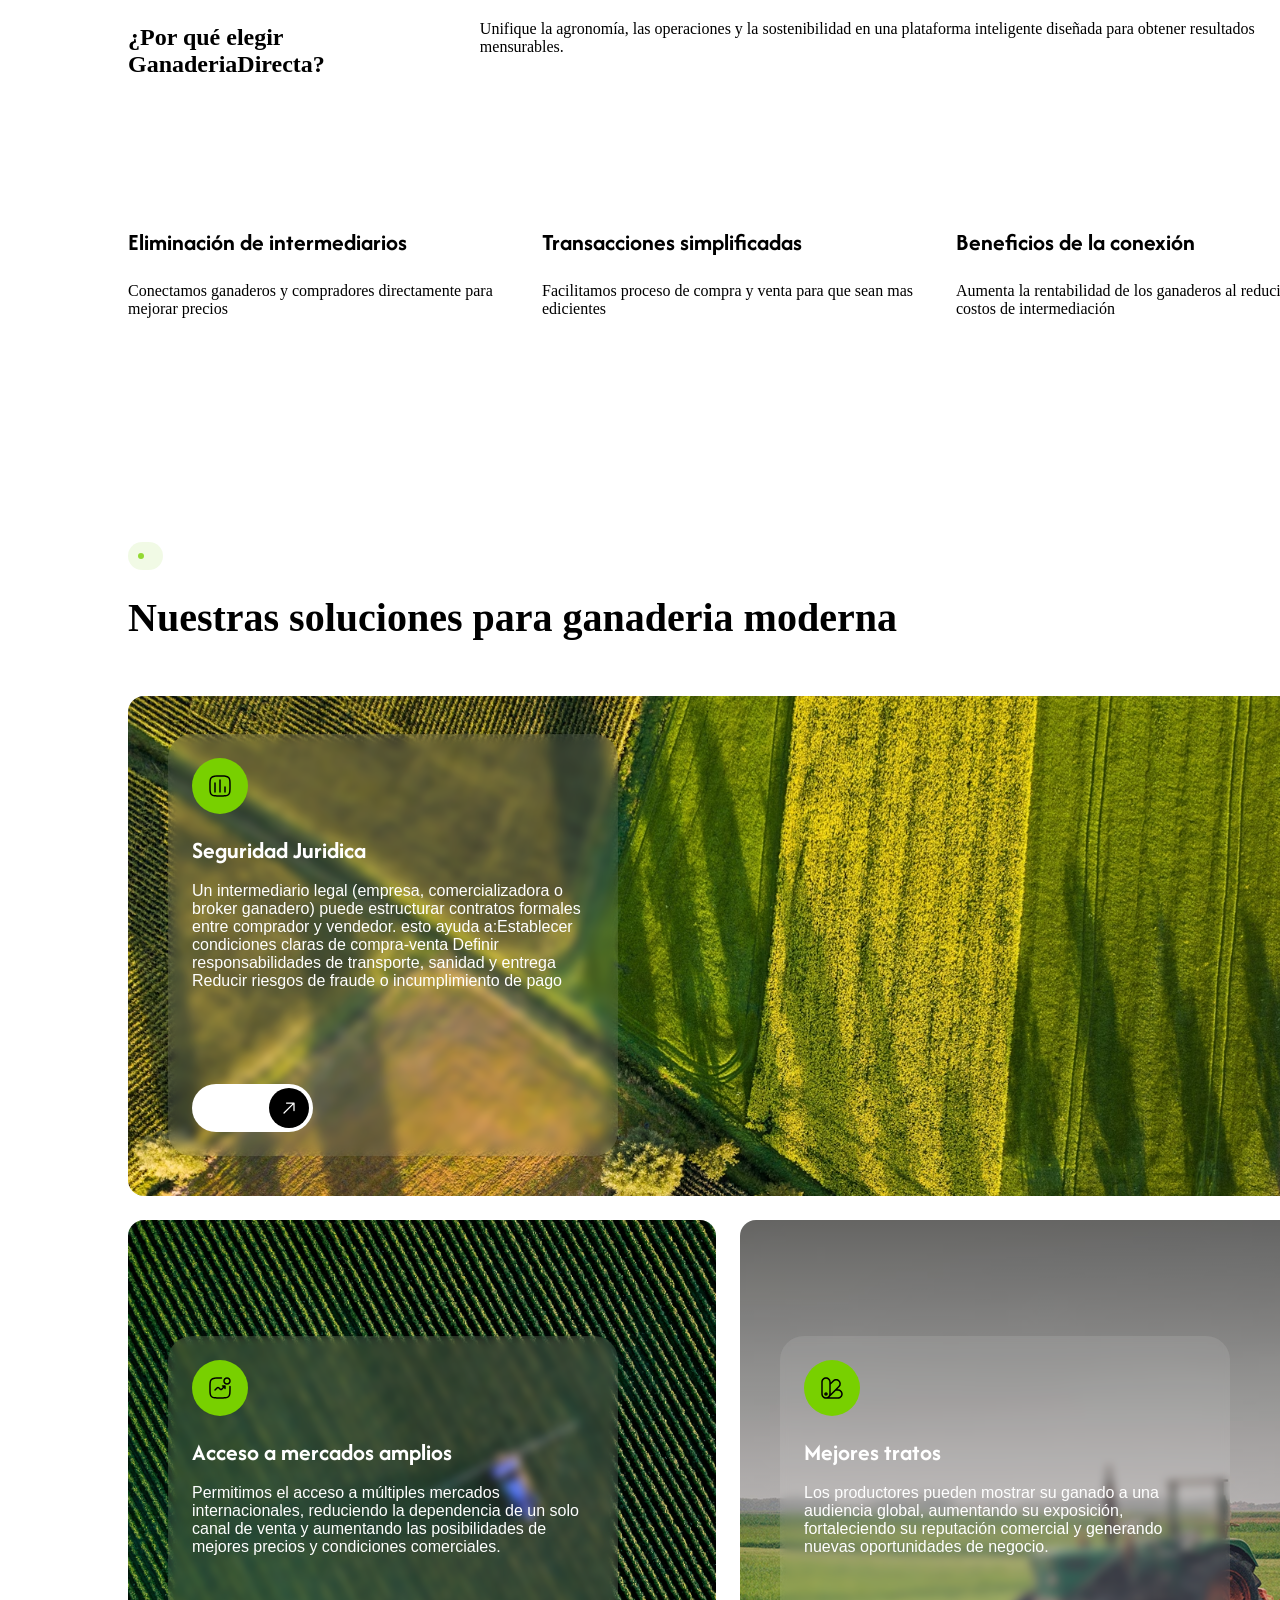
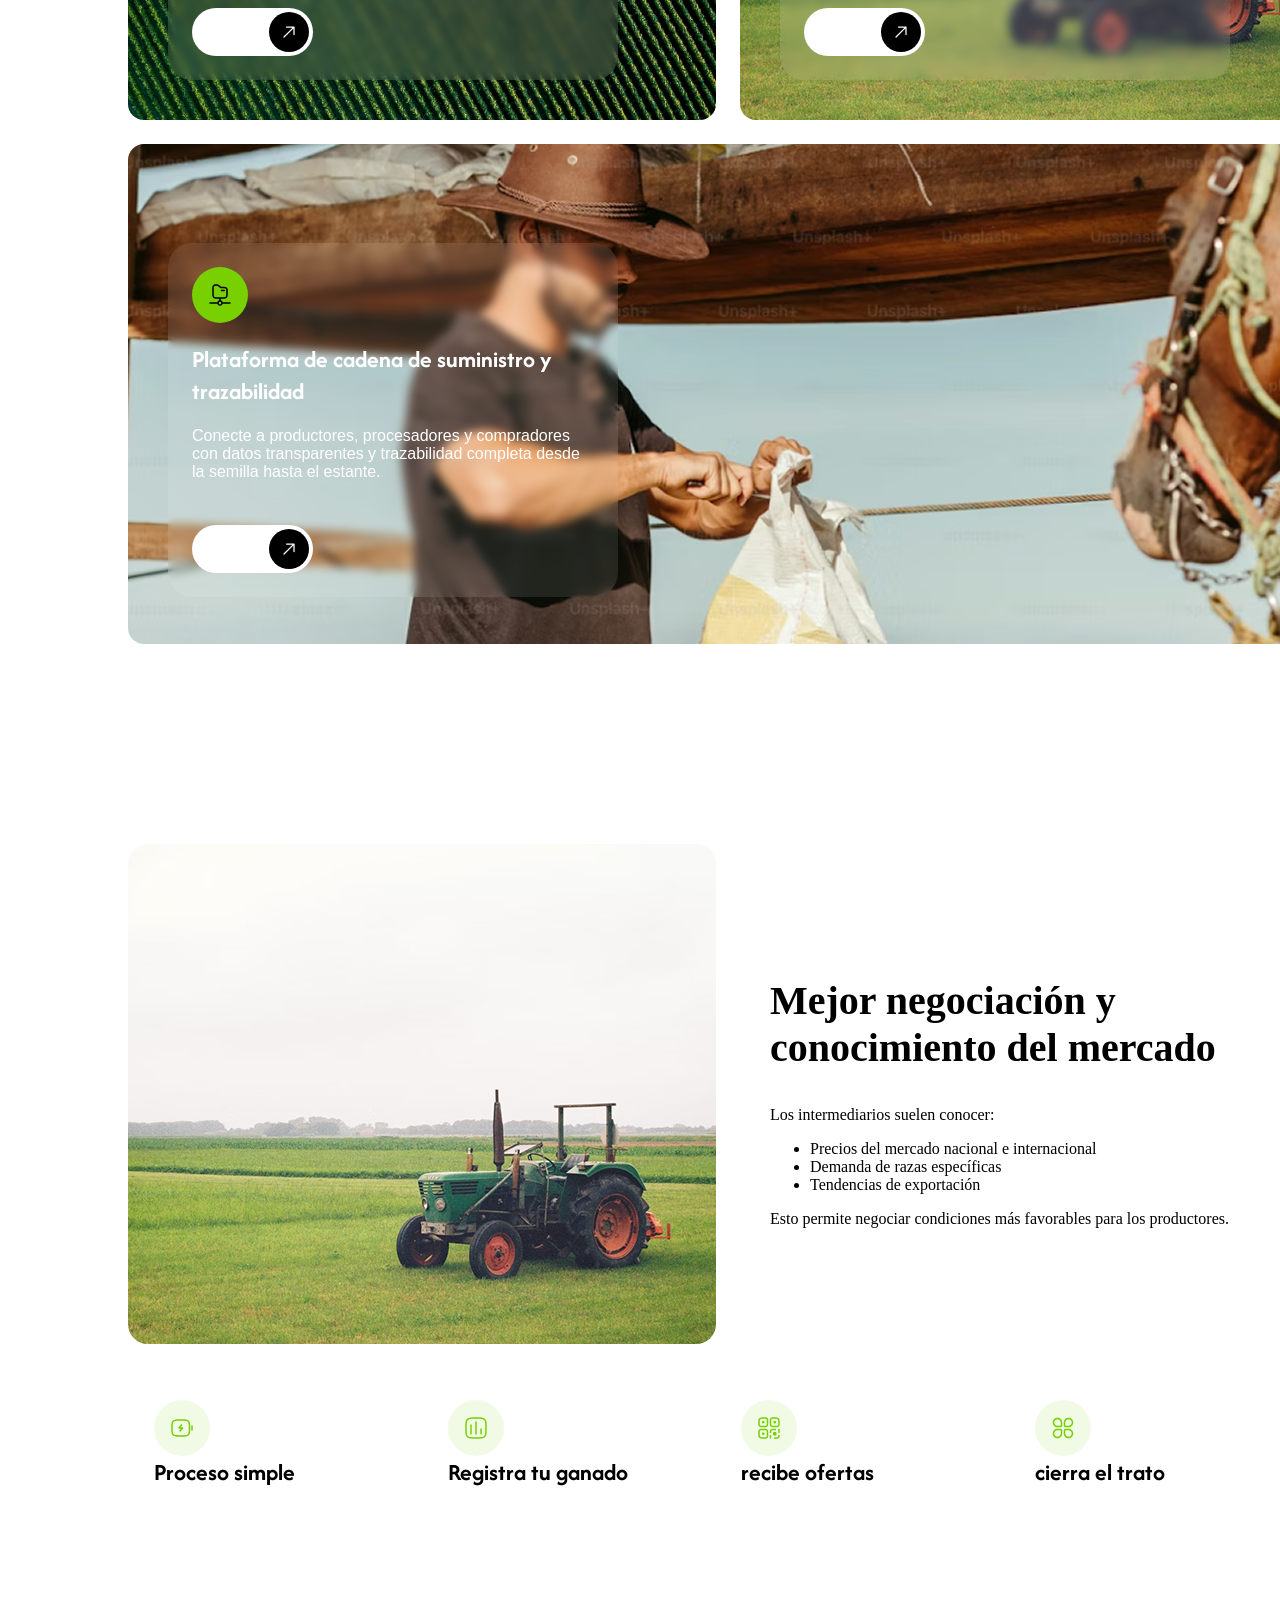
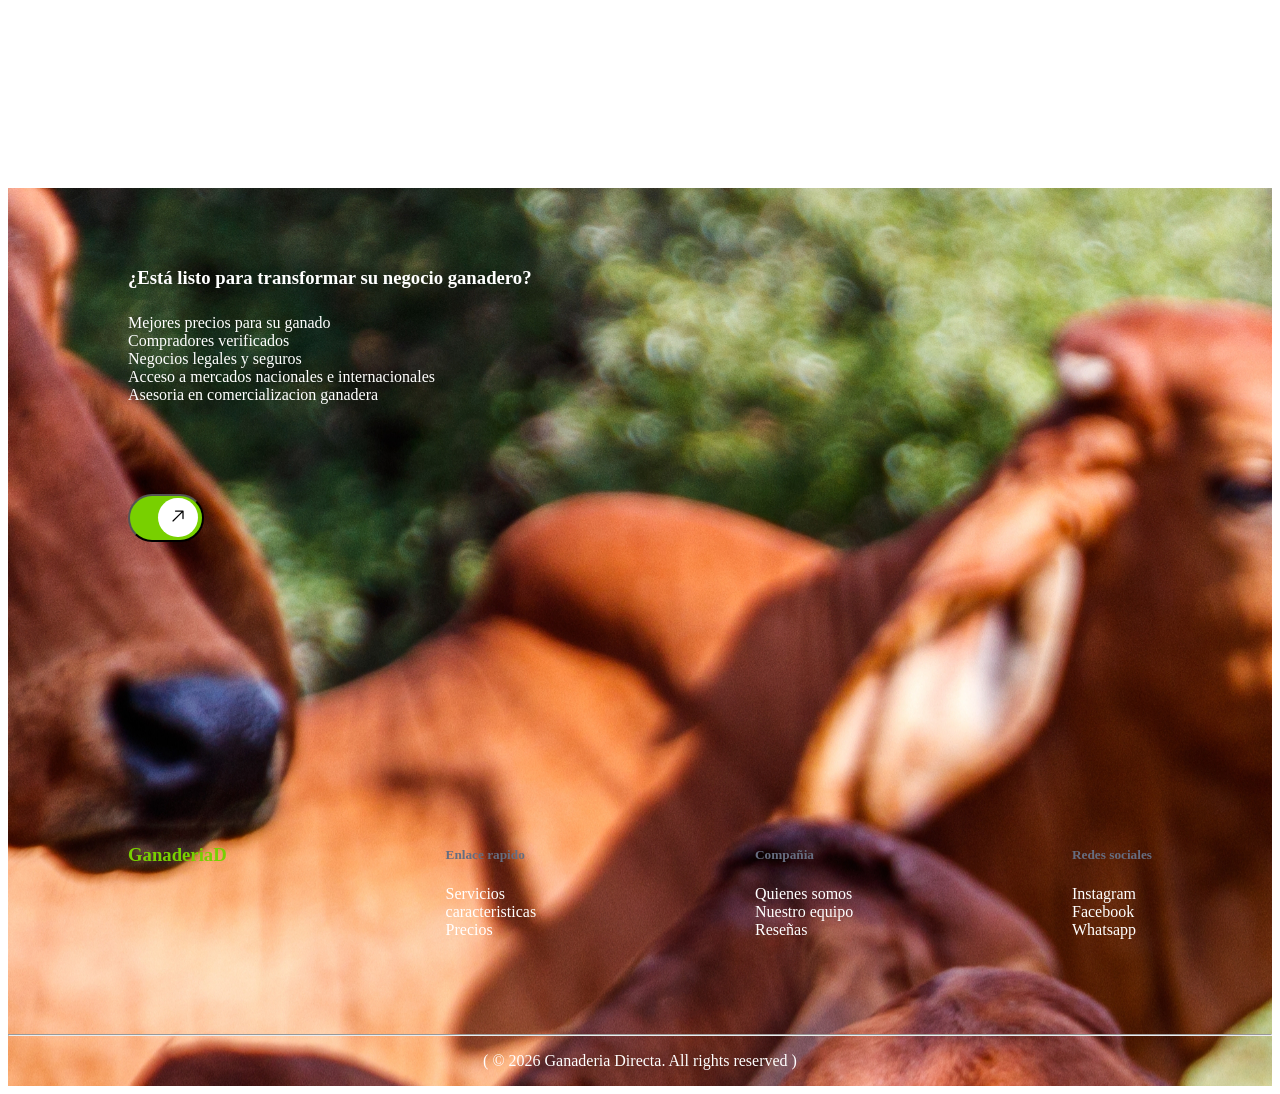
==== commit c0e66b45: "Login y formularios" ====
--- a/index2.html
+++ b/index2.html
@@ -243,7 +243,7 @@
             </Section>
         </section>
     </section>   
-    <section class="seccion6" >
+    <section class="seccion6"  style="background-image: url(IMG/117a2f3273634590fe2bcfb2053d1146a59017be.jpg);">
         <section class="texto6-1">
             <h1>¿Está listo para transformar su negocio ganadero?</h1>
             <p>Mejores precios para su ganado</p>
--- a/Styles.css
+++ b/Styles.css
@@ -428,6 +428,7 @@
 .seccion6{
     background: linear-gradient(179deg,hsl(0, 0%, 64%),black);
     overflow: hidden;
+    backdrop-filter: blur(7px);
 }
 
 .botonSeccion6{
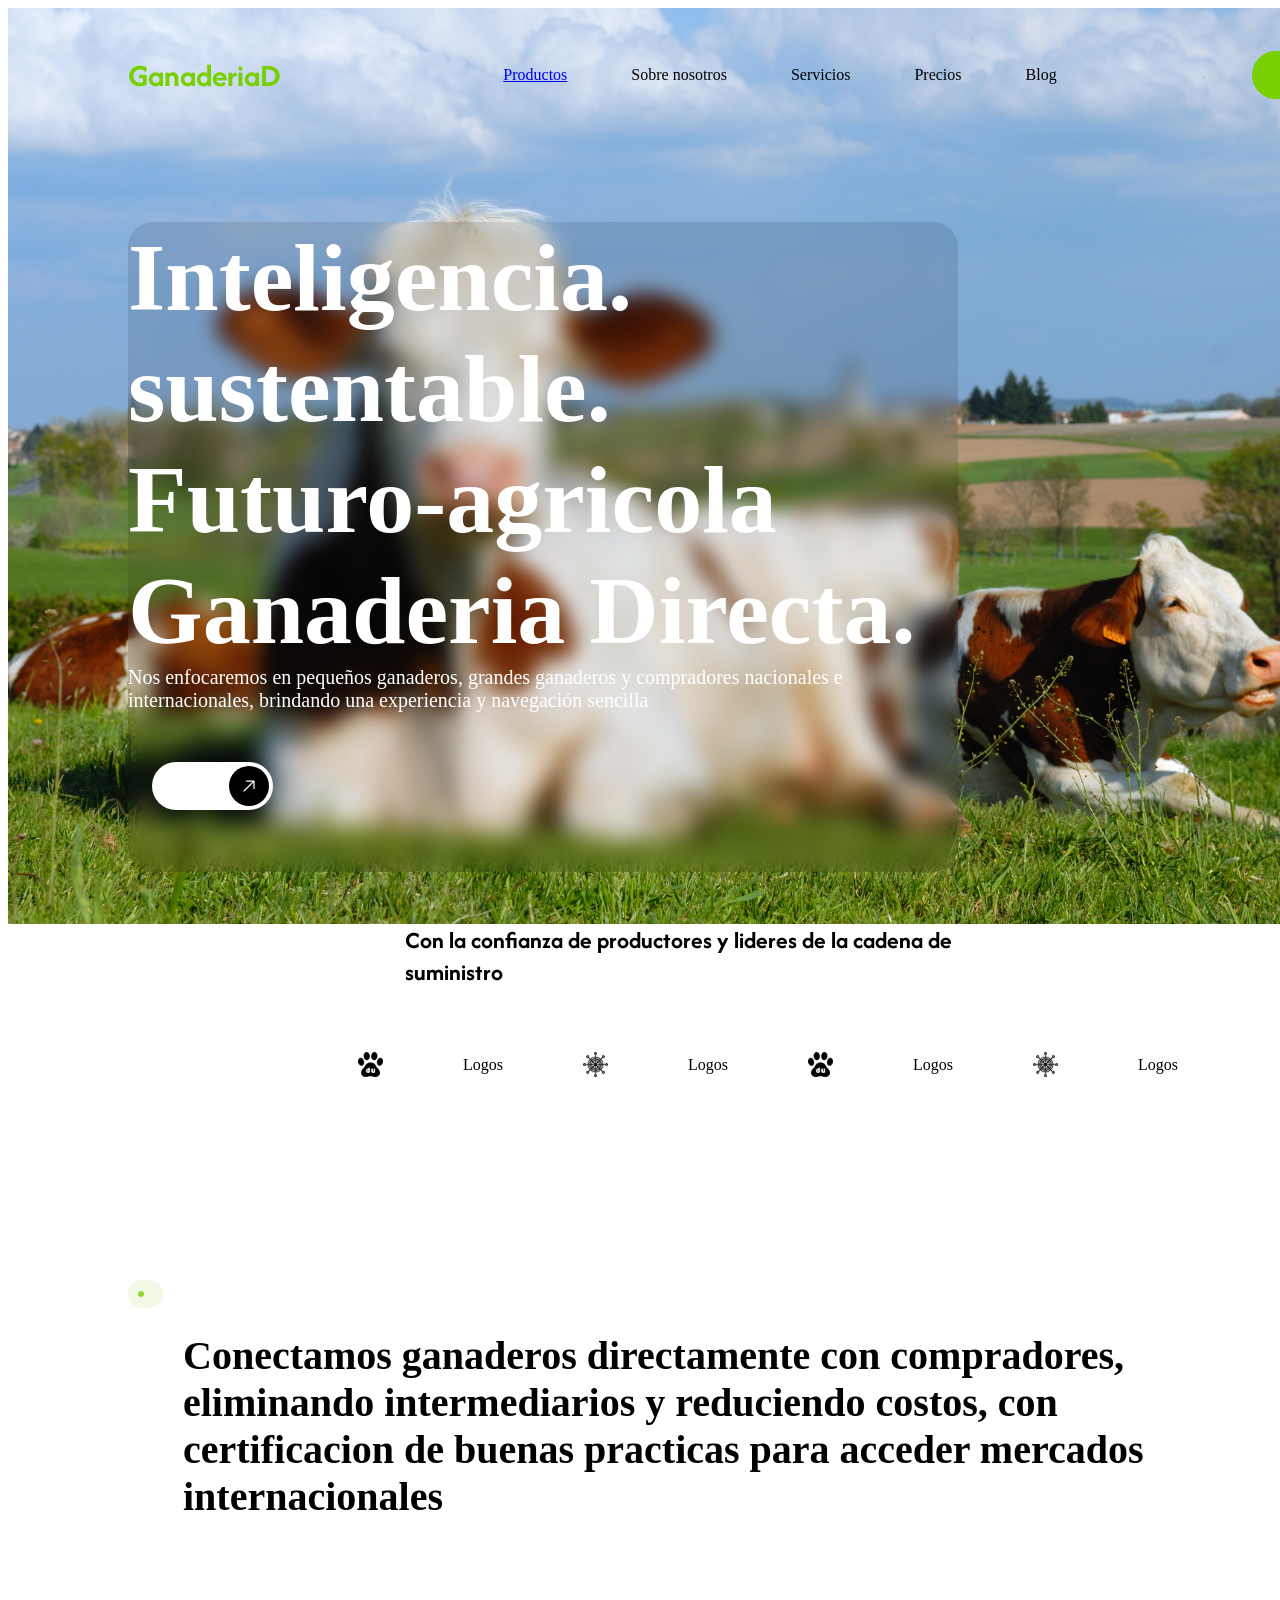
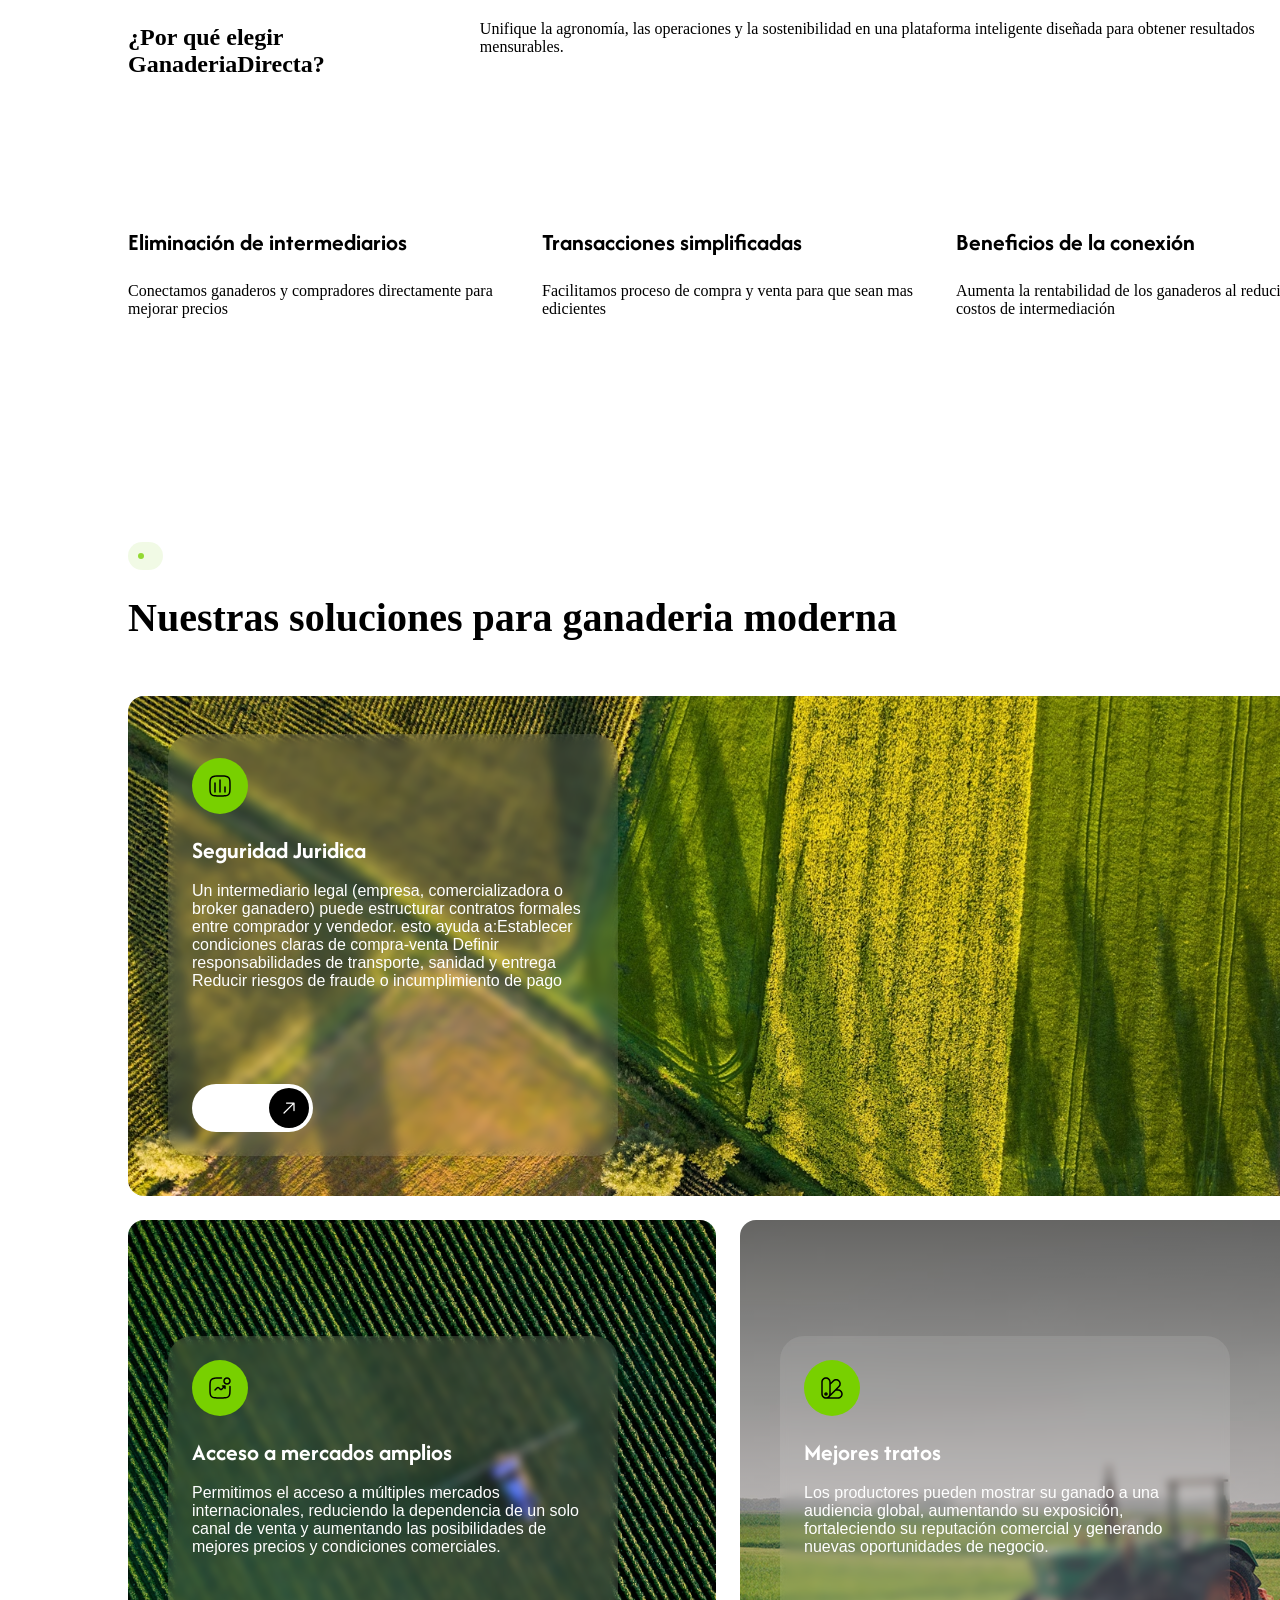
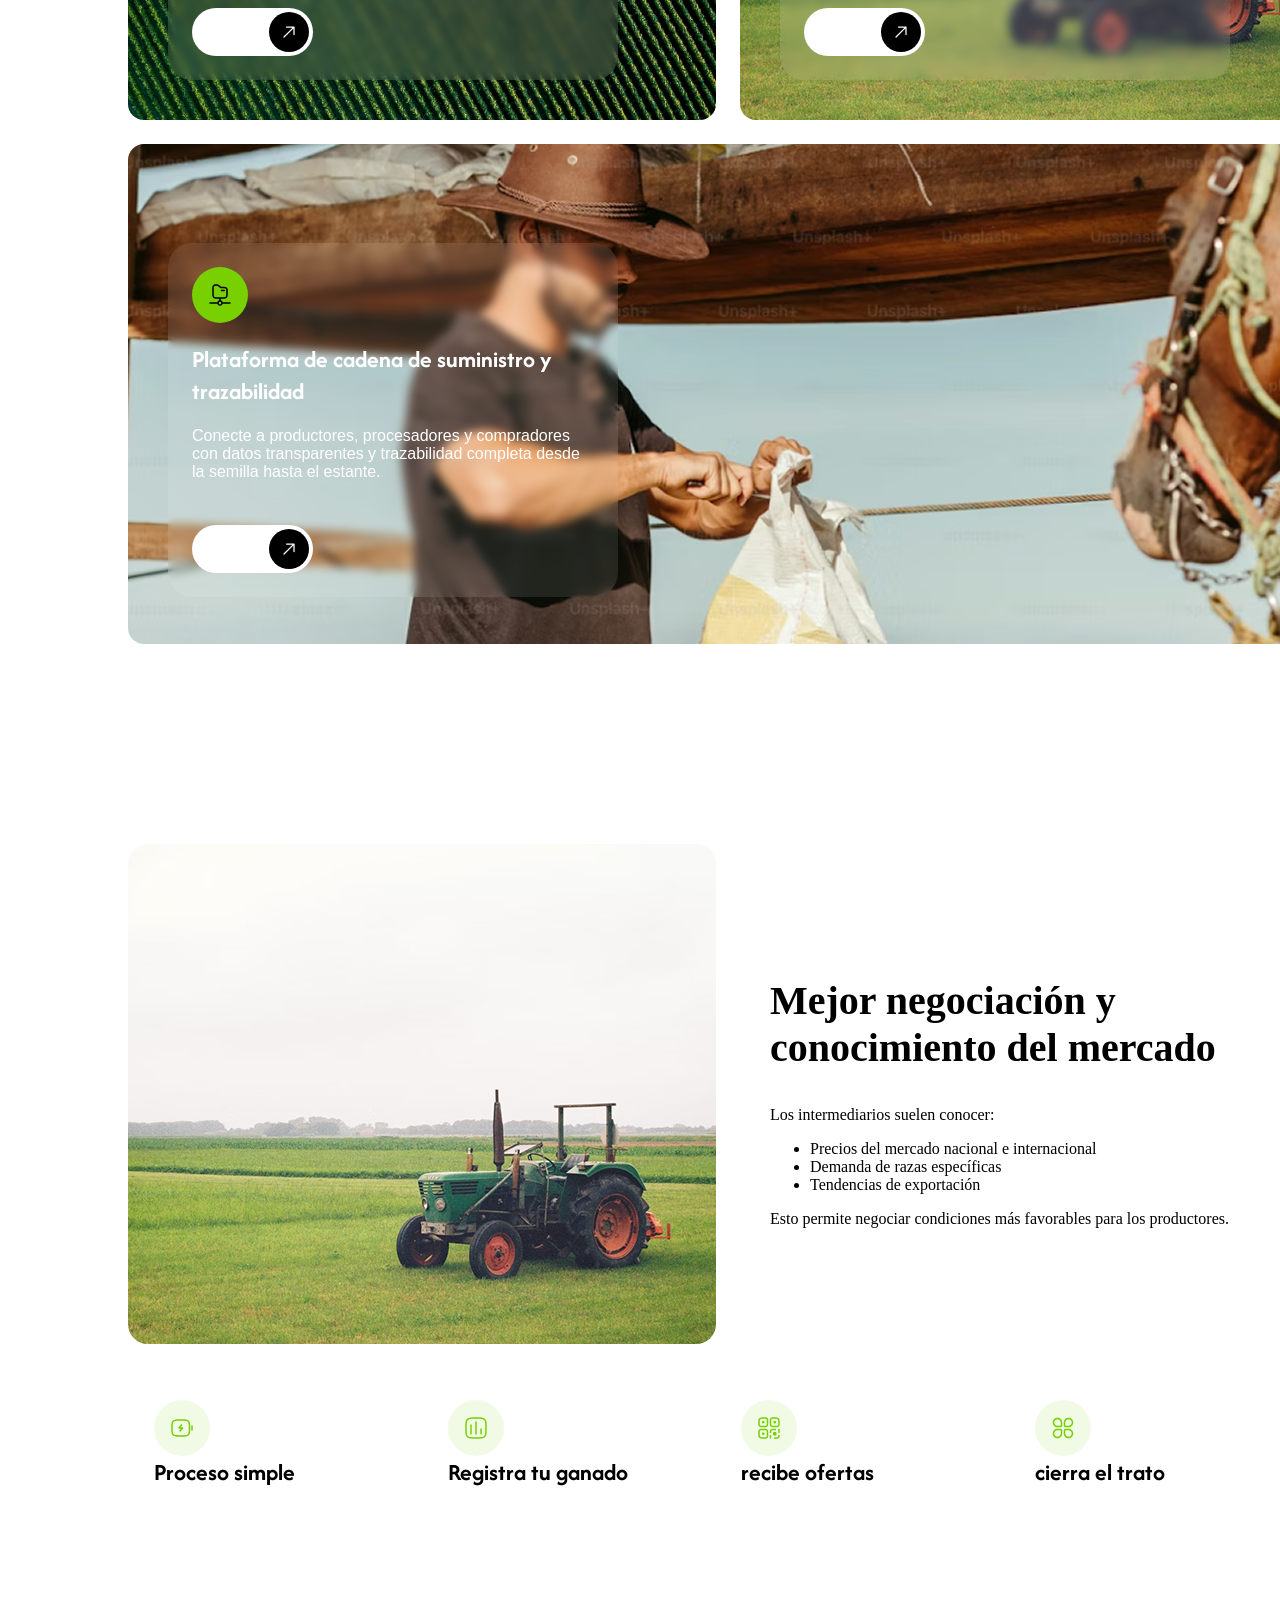
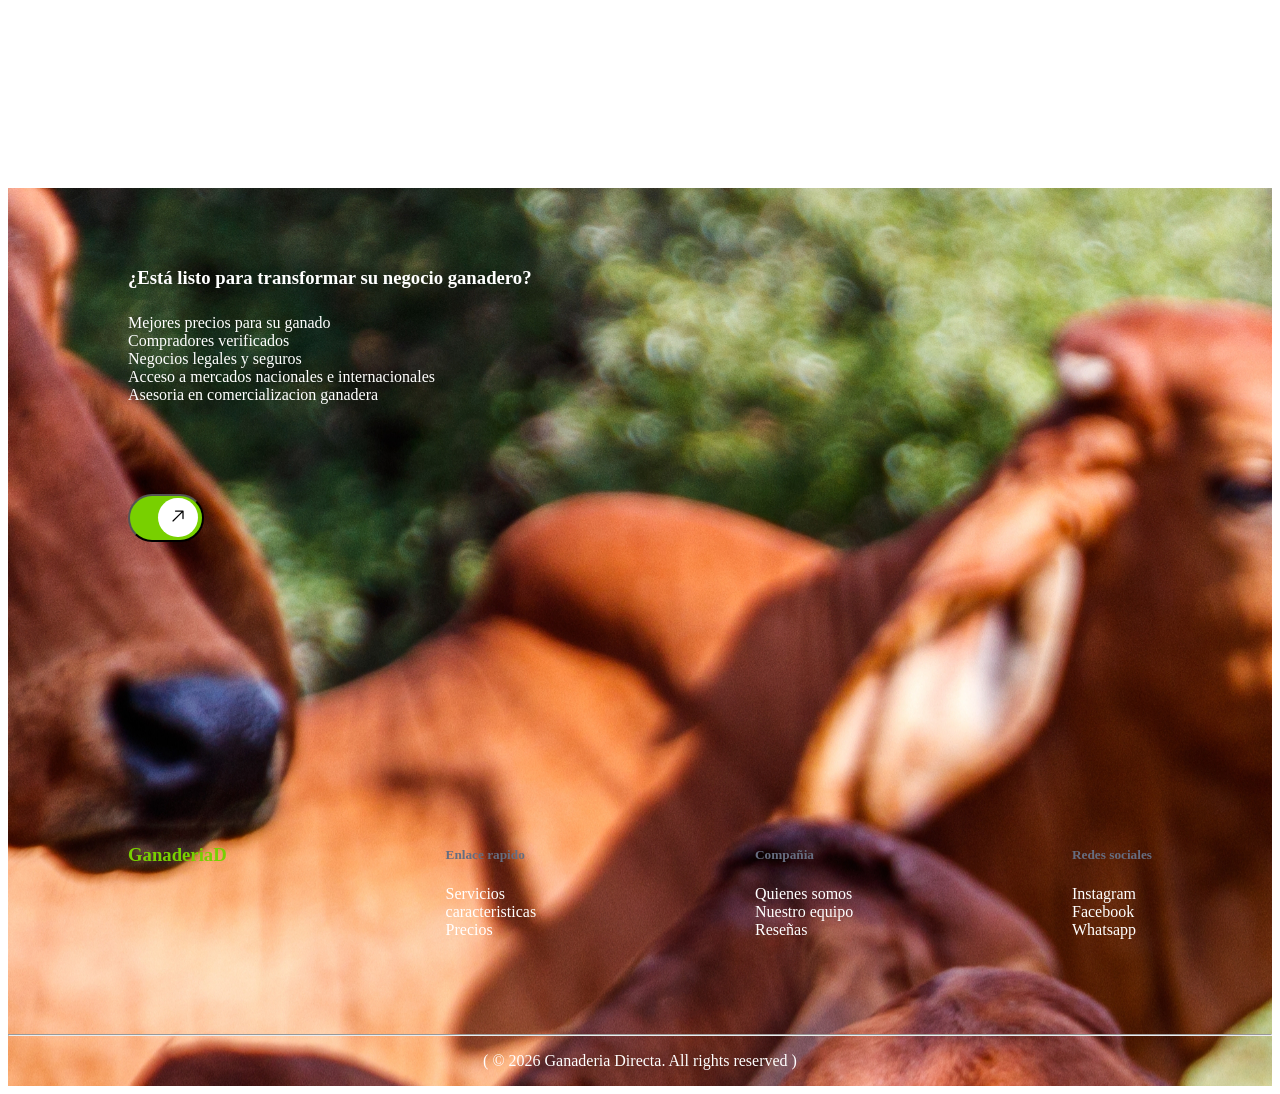
==== commit dd64feb0: "merch" ====
--- a/index2.html
+++ b/index2.html
@@ -19,17 +19,17 @@
                     </div>
                     <nav >
                         <ul class="menuNav">
-                            <li a="">Productos</li>
+                            <li> <a href="index.html">Productos</a></li>
                             <li a="">Sobre nosotros</li>
                             <li a="">Servicios</li>
                             <li a="">Precios</li>
                             <li a="">Blog</li>
                         </ul>
                     </nav>
-                        <button class="Boton_header">
+                        <button class="Boton_header" onclick="window.location.href='Login.html'">
                             <div class="fondo-boton-header">
                                 <img src="IMG/background-1/Arrow Right Up.svg" class="img-boton-header"/>
-                            </div>    
+                            </div> 
                         </button>
                 </div>    
             </section>
